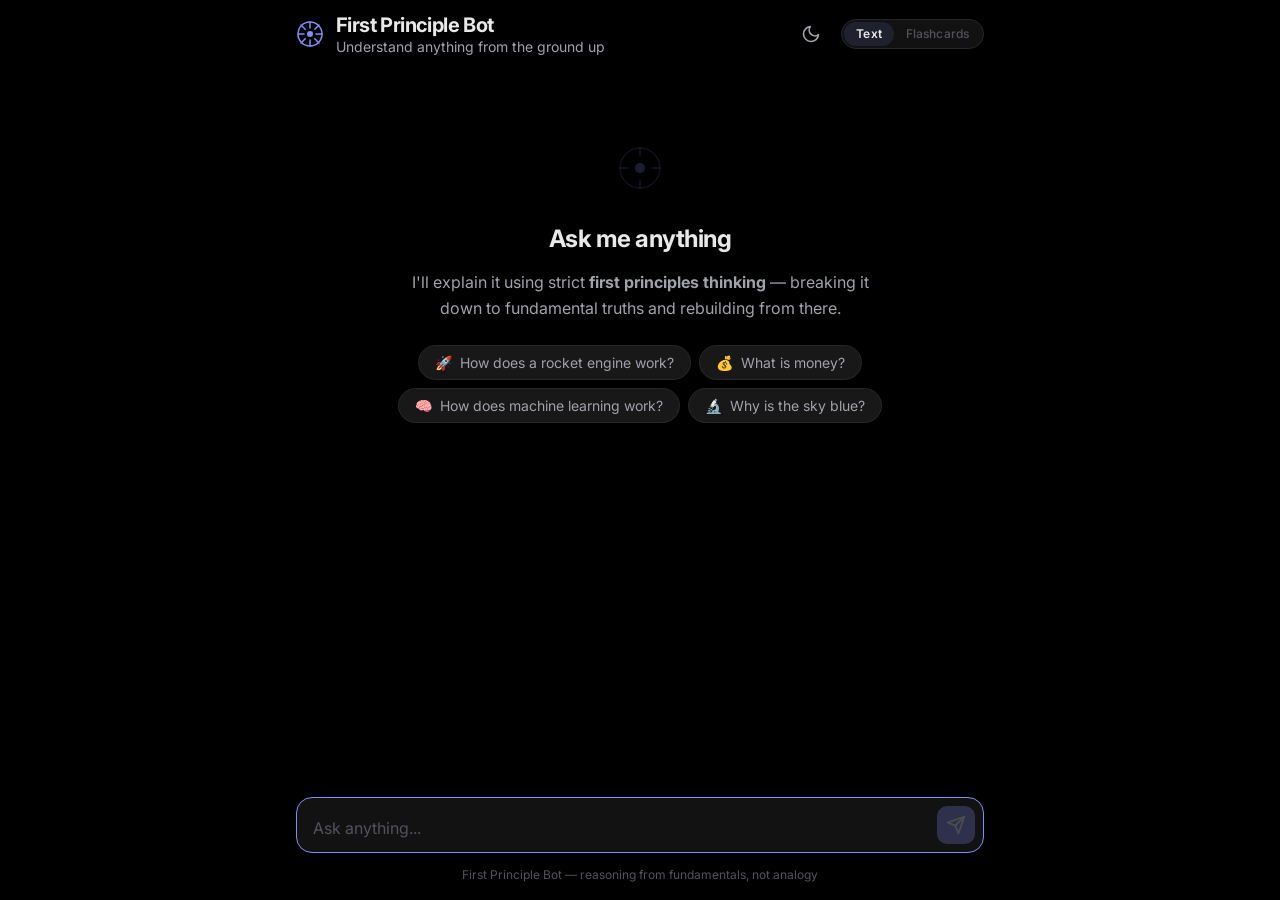
==== static/index.html @ dbd45402 "Initial commit: first-principles reasoning chatbot with text and flashcard modes FastAPI app using O" ====
<!DOCTYPE html>
<html lang="en" data-theme="dark">
<head>
  <meta charset="UTF-8">
  <meta name="viewport" content="width=device-width, initial-scale=1.0">
  <title>First Principle Bot</title>
  <meta name="description" content="Understand anything from the ground up — strict first principles explanations">
  <link rel="stylesheet" href="/static/style.css">
  <link rel="preconnect" href="https://fonts.googleapis.com">
  <link rel="preconnect" href="https://fonts.gstatic.com" crossorigin>
  <link href="https://fonts.googleapis.com/css2?family=Inter:wght@400;500;600;700&family=JetBrains+Mono:wght@400;500&display=swap" rel="stylesheet">
</head>
<body>
  <div id="app">
    <header>
      <div class="header-inner">
        <div class="brand">
          <div class="brand-icon" aria-hidden="true">
            <svg width="28" height="28" viewBox="0 0 28 28" fill="none">
              <circle cx="14" cy="14" r="12" stroke="currentColor" stroke-width="1.5"/>
              <circle cx="14" cy="14" r="3" fill="currentColor"/>
              <path d="M14 2 L14 8" stroke="currentColor" stroke-width="1.5" stroke-linecap="round"/>
              <path d="M14 20 L14 26" stroke="currentColor" stroke-width="1.5" stroke-linecap="round"/>
              <path d="M2 14 L8 14" stroke="currentColor" stroke-width="1.5" stroke-linecap="round"/>
              <path d="M20 14 L26 14" stroke="currentColor" stroke-width="1.5" stroke-linecap="round"/>
              <path d="M5.05 5.05 L9.17 9.17" stroke="currentColor" stroke-width="1.5" stroke-linecap="round"/>
              <path d="M18.83 18.83 L22.95 22.95" stroke="currentColor" stroke-width="1.5" stroke-linecap="round"/>
              <path d="M22.95 5.05 L18.83 9.17" stroke="currentColor" stroke-width="1.5" stroke-linecap="round"/>
              <path d="M9.17 18.83 L5.05 22.95" stroke="currentColor" stroke-width="1.5" stroke-linecap="round"/>
            </svg>
          </div>
          <div class="brand-text">
            <h1>First Principle Bot</h1>
            <p class="tagline">Understand anything from the ground up</p>
          </div>
        </div>
        <div class="header-actions">
          <button id="theme-toggle" class="icon-btn" aria-label="Toggle theme" title="Toggle theme">
            <svg class="sun-icon" width="20" height="20" viewBox="0 0 24 24" fill="none" stroke="currentColor" stroke-width="2" stroke-linecap="round" stroke-linejoin="round">
              <circle cx="12" cy="12" r="5"/><line x1="12" y1="1" x2="12" y2="3"/><line x1="12" y1="21" x2="12" y2="23"/><line x1="4.22" y1="4.22" x2="5.64" y2="5.64"/><line x1="18.36" y1="18.36" x2="19.78" y2="19.78"/><line x1="1" y1="12" x2="3" y2="12"/><line x1="21" y1="12" x2="23" y2="12"/><line x1="4.22" y1="19.78" x2="5.64" y2="18.36"/><line x1="18.36" y1="5.64" x2="19.78" y2="4.22"/>
            </svg>
            <svg class="moon-icon" width="20" height="20" viewBox="0 0 24 24" fill="none" stroke="currentColor" stroke-width="2" stroke-linecap="round" stroke-linejoin="round">
              <path d="M21 12.79A9 9 0 1 1 11.21 3 7 7 0 0 0 21 12.79z"/>
            </svg>
          </button>
          <div class="mode-toggle" role="group" aria-label="Response mode">
            <button class="mode-option active" data-mode="text">Text</button>
            <button class="mode-option" data-mode="flashcard">Flashcards</button>
          </div>
        </div>
      </div>
    </header>

    <main>
      <div id="messages" role="log" aria-live="polite" aria-label="Chat messages">
        <div class="welcome">
          <div class="welcome-icon" aria-hidden="true">
            <svg width="48" height="48" viewBox="0 0 48 48" fill="none">
              <circle cx="24" cy="24" r="20" stroke="currentColor" stroke-width="1.5" opacity="0.3"/>
              <circle cx="24" cy="24" r="5" fill="currentColor" opacity="0.5"/>
              <path d="M24 4 L24 12" stroke="currentColor" stroke-width="1.5" stroke-linecap="round" opacity="0.4"/>
              <path d="M24 36 L24 44" stroke="currentColor" stroke-width="1.5" stroke-linecap="round" opacity="0.4"/>
              <path d="M4 24 L12 24" stroke="currentColor" stroke-width="1.5" stroke-linecap="round" opacity="0.4"/>
              <path d="M36 24 L44 24" stroke="currentColor" stroke-width="1.5" stroke-linecap="round" opacity="0.4"/>
            </svg>
          </div>
          <h2>Ask me anything</h2>
          <p>I'll explain it using strict <strong>first principles thinking</strong> — breaking it down to fundamental truths and rebuilding from there.</p>
          <div class="suggestions">
            <button class="suggestion-chip" data-prompt="How does a rocket engine work?">
              <span class="chip-icon">🚀</span> How does a rocket engine work?
            </button>
            <button class="suggestion-chip" data-prompt="What is money?">
              <span class="chip-icon">💰</span> What is money?
            </button>
            <button class="suggestion-chip" data-prompt="How does machine learning actually work?">
              <span class="chip-icon">🧠</span> How does machine learning work?
            </button>
            <button class="suggestion-chip" data-prompt="Why is the sky blue?">
              <span class="chip-icon">🔬</span> Why is the sky blue?
            </button>
          </div>
        </div>
      </div>

      <div id="typing-indicator" class="typing-indicator hidden">
        <div class="typing-dots">
          <span class="dot"></span>
          <span class="dot"></span>
          <span class="dot"></span>
        </div>
        <span class="typing-label">Thinking from first principles...</span>
      </div>
    </main>

    <footer>
      <form id="input-form" autocomplete="off">
        <div class="input-wrapper">
          <textarea
            id="message-input"
            placeholder="Ask anything..."
            rows="1"
            autofocus
            aria-label="Your question"
          ></textarea>
          <button type="submit" id="send-btn" aria-label="Send message" disabled>
            <svg width="20" height="20" viewBox="0 0 24 24" fill="none" stroke="currentColor" stroke-width="2" stroke-linecap="round" stroke-linejoin="round">
              <line x1="22" y1="2" x2="11" y2="13"/><polygon points="22 2 15 22 11 13 2 9 22 2"/>
            </svg>
          </button>
        </div>
        <p class="footer-note">First Principle Bot &mdash; reasoning from fundamentals, not analogy</p>
      </form>
    </footer>
  </div>

  <div id="error-toast" class="toast hidden" role="alert">
    <div class="toast-content">
      <span class="toast-icon" aria-hidden="true">!</span>
      <span id="toast-message">Something went wrong</span>
    </div>
    <button class="toast-close" aria-label="Dismiss">&times;</button>
  </div>

  <script>
    window.marked = (function() {
      function escape(html) { return html.replace(/&/g,'&amp;').replace(/</g,'&lt;').replace(/>/g,'&gt;') }
      function inline(text) {
        return escape(text)
          .replace(/\*\*(.+?)\*\*/g, '<strong>$1</strong>')
          .replace(/\*(.+?)\*/g, '<em>$1</em>')
          .replace(/`(.+?)`/g, '<code>$1</code>')
          .replace(/\[(.+?)\]\((.+?)\)/g, '<a href="$2" target="_blank" rel="noopener">$1</a>');
      }
      function block(text) {
        var lines = text.split('\n');
        var html = '', inList = false, inCode = false, codeBlock = '';
        for (var i = 0; i < lines.length; i++) {
          var line = lines[i];
          if (line.startsWith('```')) {
            if (inCode) { html += '<pre><code>' + escape(codeBlock) + '</code></pre>\n'; codeBlock = ''; inCode = false; continue; }
            else { inCode = true; continue; }
          }
          if (inCode) { codeBlock += line + '\n'; continue; }
          if (line.startsWith('### ')) {
            if (inList) { html += '</ul>\n'; inList = false; }
            html += '<h3>' + inline(line.slice(4)) + '</h3>\n';
          } else if (line.startsWith('## ')) {
            if (inList) { html += '</ul>\n'; inList = false; }
            html += '<h2>' + inline(line.slice(3)) + '</h2>\n';
          } else if (line.startsWith('- ')) {
            if (!inList) { html += '<ul>\n'; inList = true; }
            html += '<li>' + inline(line.slice(2)) + '</li>\n';
          } else if (line.startsWith('* ')) {
            if (!inList) { html += '<ul>\n'; inList = true; }
            html += '<li>' + inline(line.slice(2)) + '</li>\n';
          } else if (line.startsWith('1. ')) {
            if (!inList) { html += '<ol>\n'; inList = true; }
            html += '<li>' + inline(line.slice(3)) + '</li>\n';
          } else if (line.trim() === '') {
            if (inList) { html += '</ul>\n'; inList = false; }
          } else {
            if (inList) { html += '</ul>\n'; inList = false; }
            var match = line.match(/^>(.+)/);
            if (match) { html += '<blockquote>' + inline(match[1]) + '</blockquote>\n'; }
            else { html += '<p>' + inline(line) + '</p>\n'; }
          }
        }
        if (inList) html += '</ul>\n';
        if (inCode) html += '<pre><code>' + escape(codeBlock) + '</code></pre>\n';
        return html;
      }
      return { parse: block };
    })();
  </script>
  <script src="/static/script.js"></script>
</body>
</html>
---- static/style.css ----
*, *::before, *::after { box-sizing: border-box; margin: 0; padding: 0; }

:root {
  --space-1: 4px;  --space-2: 8px;  --space-3: 12px;
  --space-4: 16px; --space-5: 20px; --space-6: 24px;
  --space-8: 32px; --space-10: 40px; --space-12: 48px;
  --space-16: 64px;

  --font-sans: 'Inter', -apple-system, BlinkMacSystemFont, 'Segoe UI', system-ui, sans-serif;
  --font-mono: 'JetBrains Mono', 'SF Mono', 'Fira Code', monospace;
  --text-xs: 0.75rem;
  --text-sm: 0.875rem;
  --text-base: 1rem;
  --text-lg: 1.25rem;
  --text-xl: 1.5rem;

  --radius-sm: 6px;
  --radius-md: 10px;
  --radius-lg: 16px;
  --radius-full: 9999px;

  --transition-fast: 150ms ease;
  --transition-base: 200ms ease;

  --content-max: 720px;
}

[data-theme="light"] {
  --color-bg: #FAFAFA;
  --color-surface: #FFFFFF;
  --color-surface-hover: #F4F4F5;
  --color-text: #18181B;
  --color-text-secondary: #71717A;
  --color-text-tertiary: #A1A1AA;
  --color-border: #E4E4E7;
  --color-border-focus: #6366F1;
  --color-accent: #6366F1;
  --color-accent-hover: #4F46E5;
  --color-accent-subtle: rgba(99, 102, 241, 0.1);
  --color-user-bg: #6366F1;
  --color-user-text: #FFFFFF;
  --color-bot-bg: #FFFFFF;
  --color-bot-border: #E4E4E7;
  --color-input-bg: #FFFFFF;
  --color-input-border: #D4D4D8;
  --color-shadow: rgba(0, 0, 0, 0.04);
  --color-shadow-lg: rgba(0, 0, 0, 0.1);
  --color-toast-bg: #FEF2F2;
  --color-toast-border: #FECACA;
  --color-toast-text: #991B1B;
  --color-welcome-text: #71717A;
  --color-chip-bg: #F4F4F5;
  --color-chip-hover: #E4E4E7;
  --color-code-bg: #F4F4F5;
}

[data-theme="dark"] {
  --color-bg: #000000;
  --color-surface: #121212;
  --color-surface-hover: #1C1C1C;
  --color-text: #E8E8E8;
  --color-text-secondary: #A1A1AA;
  --color-text-tertiary: #52525B;
  --color-border: #272727;
  --color-border-focus: #818CF8;
  --color-accent: #818CF8;
  --color-accent-hover: #A78BFA;
  --color-accent-subtle: rgba(129, 140, 248, 0.12);
  --color-user-bg: #818CF8;
  --color-user-text: #000000;
  --color-bot-bg: #121212;
  --color-bot-border: #272727;
  --color-input-bg: #121212;
  --color-input-border: #272727;
  --color-shadow: rgba(0, 0, 0, 0.5);
  --color-shadow-lg: rgba(0, 0, 0, 0.6);
  --color-toast-bg: rgba(153, 27, 27, 0.15);
  --color-toast-border: rgba(239, 68, 68, 0.25);
  --color-toast-text: #FCA5A5;
  --color-welcome-text: #A1A1AA;
  --color-chip-bg: #181818;
  --color-chip-hover: #222222;
  --color-code-bg: #181818;
}

html { font-size: 16px; -webkit-font-smoothing: antialiased; }

body {
  font-family: var(--font-sans);
  background: var(--color-bg);
  color: var(--color-text);
  line-height: 1.6;
  height: 100dvh;
  overflow: hidden;
}

body.modal-open #app {
  filter: blur(8px);
  transform: scale(0.99);
  transition: filter var(--transition-base), transform var(--transition-base);
}

body.modal-open {
  overflow: hidden;
}

#app {
  display: flex;
  flex-direction: column;
  height: 100dvh;
  max-width: var(--content-max);
  margin: 0 auto;
  padding: 0 var(--space-4);
}

header {
  flex-shrink: 0;
  padding: var(--space-3) 0;
}

.header-inner {
  display: flex;
  align-items: center;
  justify-content: space-between;
}

.brand { display: flex; align-items: center; gap: var(--space-3); }

.brand-icon {
  color: var(--color-accent);
  display: flex;
  align-items: center;
}

.brand-text h1 {
  font-size: var(--text-lg);
  font-weight: 700;
  line-height: 1.3;
  letter-spacing: -0.03em;
}

.tagline {
  font-size: var(--text-sm);
  color: var(--color-text-secondary);
  line-height: 1.3;
}

.header-actions { display: flex; align-items: center; gap: var(--space-3); }

.icon-btn {
  display: flex;
  align-items: center;
  justify-content: center;
  width: 36px;
  height: 36px;
  border: none;
  border-radius: var(--radius-md);
  background: transparent;
  color: var(--color-text-secondary);
  cursor: pointer;
  transition: all var(--transition-fast);
}

.icon-btn:hover { background: var(--color-surface-hover); color: var(--color-text); }
.icon-btn:focus-visible { outline: 2px solid var(--color-border-focus); outline-offset: 2px; }

[data-theme="dark"] .sun-icon { display: none; }
[data-theme="dark"] .moon-icon { display: block; }
[data-theme="light"] .sun-icon { display: block; }
[data-theme="light"] .moon-icon { display: none; }

.mode-toggle {
  display: flex;
  background: var(--color-surface);
  border: 1px solid var(--color-border);
  border-radius: var(--radius-full);
  padding: 2px;
}

.mode-option {
  font-size: var(--text-xs);
  font-weight: 500;
  color: var(--color-text-tertiary);
  cursor: pointer;
  padding: 4px 12px;
  border-radius: var(--radius-full);
  font-family: var(--font-sans);
  background: none;
  border: none;
  line-height: 1.4;
  transition: all var(--transition-fast);
  letter-spacing: 0.01em;
}

.mode-option.active {
  color: var(--color-text);
  background: var(--color-accent-subtle);
  font-weight: 600;
}

.mode-option:focus-visible {
  outline: 2px solid var(--color-border-focus);
  outline-offset: 2px;
}

main {
  flex: 1;
  overflow-y: auto;
  overflow-x: hidden;
  padding: var(--space-3) 0;
  scroll-behavior: smooth;
  overscroll-behavior: contain;
}

main::-webkit-scrollbar { width: 4px; }
main::-webkit-scrollbar-track { background: transparent; }
main::-webkit-scrollbar-thumb { background: var(--color-border); border-radius: var(--radius-full); }

.welcome {
  text-align: center;
  padding: var(--space-16) var(--space-4) var(--space-8);
}

.welcome-icon {
  color: var(--color-accent);
  margin-bottom: var(--space-5);
  opacity: 0.4;
}

.welcome h2 {
  font-size: var(--text-xl);
  font-weight: 700;
  margin-bottom: var(--space-3);
  letter-spacing: -0.02em;
}

.welcome p {
  font-size: var(--text-base);
  color: var(--color-welcome-text);
  max-width: 480px;
  margin: 0 auto var(--space-6);
  line-height: 1.6;
}

.suggestions {
  display: flex;
  flex-wrap: wrap;
  gap: var(--space-2);
  justify-content: center;
  max-width: 520px;
  margin: 0 auto;
}

.suggestion-chip {
  display: inline-flex;
  align-items: center;
  gap: var(--space-2);
  padding: var(--space-2) var(--space-4);
  border: 1px solid var(--color-border);
  border-radius: var(--radius-full);
  background: var(--color-chip-bg);
  color: var(--color-text-secondary);
  font-size: var(--text-sm);
  font-family: var(--font-sans);
  cursor: pointer;
  transition: all var(--transition-fast);
}

.suggestion-chip:hover {
  background: var(--color-chip-hover);
  color: var(--color-text);
  border-color: var(--color-text-tertiary);
}

.suggestion-chip:focus-visible {
  outline: 2px solid var(--color-border-focus);
  outline-offset: 2px;
}

.chip-icon { font-size: 1em; }

.message {
  display: flex;
  margin-bottom: var(--space-3);
}

.message.user { justify-content: flex-end; }

.message-content {
  max-width: 80%;
  padding: var(--space-3) var(--space-4);
  border-radius: var(--radius-lg);
  line-height: 1.6;
  font-size: var(--text-base);
  word-wrap: break-word;
  overflow-wrap: break-word;
}

.message.user .message-content {
  background: var(--color-user-bg);
  color: var(--color-user-text);
  border-bottom-right-radius: 4px;
}

.message.bot .message-content {
  background: var(--color-bot-bg);
  color: var(--color-text);
  border: 1px solid var(--color-bot-border);
  border-bottom-left-radius: 4px;
}

.message.bot .message-content h2 {
  font-size: var(--text-lg);
  font-weight: 700;
  margin: var(--space-4) 0 var(--space-2);
  letter-spacing: -0.02em;
}

.message.bot .message-content h2:first-child { margin-top: 0; }

.message.bot .message-content h3 {
  font-size: var(--text-base);
  font-weight: 600;
  margin: var(--space-3) 0 var(--space-1);
  color: var(--color-accent);
}

.message.bot .message-content p {
  margin-bottom: var(--space-2);
  color: var(--color-text-secondary);
}

.message.bot .message-content p:last-child { margin-bottom: 0; }

.message.bot .message-content ul,
.message.bot .message-content ol {
  margin: var(--space-2) 0;
  padding-left: var(--space-5);
}

.message.bot .message-content li { margin-bottom: var(--space-1); }

.message.bot .message-content code {
  font-family: var(--font-mono);
  font-size: 0.875em;
  background: var(--color-code-bg);
  padding: 2px 6px;
  border-radius: var(--radius-sm);
}

.message.bot .message-content pre {
  margin: var(--space-3) 0;
  padding: var(--space-4);
  background: var(--color-code-bg);
  border-radius: var(--radius-md);
  overflow-x: auto;
}

.message.bot .message-content pre code {
  background: none;
  padding: 0;
  border-radius: 0;
}

.message.bot .message-content blockquote {
  border-left: 3px solid var(--color-accent);
  padding-left: var(--space-3);
  margin: var(--space-3) 0;
  color: var(--color-text-secondary);
}

.message.bot .message-content a {
  color: var(--color-accent);
  text-decoration: underline;
  text-underline-offset: 2px;
}

.message.bot .message-content a:hover { color: var(--color-accent-hover); }

.message.bot .message-content strong { font-weight: 600; }

.message.bot.flashcard-mode {
  position: relative;
}

.message.bot.flashcard-mode::before {
  content: 'Flashcard';
  position: absolute;
  top: -7px;
  left: var(--space-4);
  font-size: 10px;
  font-weight: 600;
  text-transform: uppercase;
  letter-spacing: 0.08em;
  color: var(--color-accent);
  background: var(--color-bg);
  padding: 0 var(--space-2);
  z-index: 1;
  line-height: 1;
}

.message.bot.flashcard-mode .message-content {
  max-width: min(100%, 360px);
  width: auto;
  padding: 0;
  overflow: hidden;
  border: 1px solid var(--color-border);
  background: var(--color-surface);
}

.flashcard-preview {
  display: grid;
  grid-template-columns: 92px minmax(0, 1fr);
  width: 100%;
  min-height: 112px;
  border: 0;
  background: transparent;
  color: var(--color-text);
  cursor: pointer;
  font-family: var(--font-sans);
  text-align: left;
}

.flashcard-preview:hover {
  background: var(--color-surface-hover);
}

.flashcard-preview:focus-visible {
  outline: 2px solid var(--color-border-focus);
  outline-offset: -2px;
}

.flashcard-preview-art {
  display: block;
  min-width: 92px;
  height: 112px;
  border-right: 1px solid var(--color-border);
  overflow: hidden;
  color: var(--color-text);
  background: var(--color-bg);
}

.flashcard-preview-art .flashcard-art {
  width: 256px;
  height: 112px;
  transform: translateX(-44px);
}

.flashcard-preview-copy {
  display: flex;
  flex-direction: column;
  justify-content: center;
  gap: 3px;
  min-width: 0;
  padding: var(--space-3);
}

.flashcard-preview-label {
  color: var(--color-accent);
  font-size: 10px;
  font-weight: 800;
  letter-spacing: 0.08em;
  line-height: 1.2;
  text-transform: uppercase;
}

.flashcard-preview strong {
  display: block;
  color: var(--color-text);
  font-size: var(--text-base);
  line-height: 1.25;
  overflow-wrap: anywhere;
}

.flashcard-preview small {
  color: var(--color-text-tertiary);
  font-size: var(--text-xs);
  font-weight: 600;
}

.flashcard-modal {
  position: fixed;
  inset: 0;
  z-index: 150;
  display: grid;
  place-items: center;
  padding: var(--space-4);
}

.flashcard-backdrop {
  position: absolute;
  inset: 0;
  background: rgba(0, 0, 0, 0.56);
  backdrop-filter: blur(6px);
}

.flashcard-dialog {
  position: relative;
  width: min(620px, calc(100vw - 32px));
  max-height: min(720px, calc(100dvh - 32px));
  overflow-y: auto;
  border: 1px solid var(--color-border);
  border-radius: var(--radius-lg);
  background: var(--color-surface);
  box-shadow: 0 24px 80px var(--color-shadow-lg);
  animation: modalIn 180ms ease-out;
}

.flashcard-close {
  position: absolute;
  top: var(--space-2);
  right: var(--space-2);
  z-index: 2;
  display: flex;
  align-items: center;
  justify-content: center;
  width: 36px;
  height: 36px;
  border: 1px solid var(--color-border);
  border-radius: var(--radius-sm);
  background: var(--color-surface);
  color: var(--color-text);
  cursor: pointer;
  font-size: var(--text-lg);
  line-height: 1;
}

.flashcard-close:hover {
  background: var(--color-surface-hover);
}

.flashcard-deck {
  display: grid;
  grid-template-rows: auto auto 1fr auto;
  min-height: min(620px, calc(100dvh - 32px));
}

.flashcard-topline {
  display: flex;
  justify-content: space-between;
  gap: var(--space-3);
  padding: var(--space-3) var(--space-4);
  border-bottom: 1px solid var(--color-border);
  color: var(--color-text-tertiary);
  font-size: var(--text-xs);
  font-weight: 700;
  text-transform: uppercase;
  letter-spacing: 0.06em;
}

.flashcard-visual {
  aspect-ratio: 16 / 7;
  min-height: 148px;
  color: var(--color-text);
  background:
    linear-gradient(135deg, rgba(50, 214, 160, 0.12), transparent 36%),
    linear-gradient(315deg, rgba(247, 201, 72, 0.12), transparent 42%),
    var(--color-bg);
  border-bottom: 1px solid var(--color-border);
}

.flashcard-art {
  display: block;
  width: 100%;
  height: 100%;
}

.flashcard-body {
  padding: var(--space-5);
}

.flashcard-body h2 {
  margin: 0 0 var(--space-2);
  color: var(--color-text);
  font-size: var(--text-xl);
  line-height: 1.2;
  letter-spacing: 0;
}

.flashcard-question {
  color: var(--color-text-secondary);
  font-weight: 600;
  margin-bottom: var(--space-4);
}

.flashcard-section {
  margin-top: var(--space-4);
}

.flashcard-section span {
  display: block;
  margin-bottom: var(--space-1);
  color: var(--color-accent);
  font-size: var(--text-xs);
  font-weight: 700;
  text-transform: uppercase;
  letter-spacing: 0.06em;
}

.flashcard-section p,
.flashcard-body .flashcard-section p {
  margin: 0;
  color: var(--color-text-secondary);
}

.flashcard-takeaway {
  margin-top: var(--space-5);
  padding: var(--space-3);
  border-left: 3px solid var(--color-accent);
  background: var(--color-accent-subtle);
  color: var(--color-text);
  font-weight: 600;
}

.flashcard-controls {
  display: grid;
  grid-template-columns: 96px 1fr 96px;
  align-items: center;
  gap: var(--space-3);
  padding: var(--space-4);
  border-top: 1px solid var(--color-border);
}

.flashcard-controls button {
  font-family: var(--font-sans);
  min-height: 38px;
}

.flashcard-prev,
.flashcard-next {
  border: 1px solid var(--color-border);
  border-radius: var(--radius-sm);
  background: var(--color-surface-hover);
  color: var(--color-text);
  cursor: pointer;
  font-size: var(--text-sm);
  font-weight: 700;
}

.flashcard-next {
  background: var(--color-accent);
  border-color: var(--color-accent);
  color: var(--color-user-text);
}

.flashcard-prev:disabled {
  cursor: not-allowed;
  opacity: 0.4;
}

.flashcard-dots {
  display: flex;
  justify-content: center;
  gap: var(--space-2);
}

.flashcard-dot {
  width: 10px;
  height: 10px;
  min-height: 10px;
  border: 0;
  border-radius: var(--radius-full);
  background: var(--color-border);
  cursor: pointer;
}

.flashcard-dot.active {
  background: var(--color-accent);
}

.typing-indicator {
  display: flex;
  align-items: center;
  gap: var(--space-3);
  padding: var(--space-3) var(--space-4);
  margin-bottom: var(--space-3);
}

.typing-indicator.hidden { display: none; }

.typing-dots { display: flex; gap: 4px; }

.dot {
  width: 6px;
  height: 6px;
  border-radius: 50%;
  background: var(--color-text-tertiary);
}

.typing-label {
  font-size: var(--text-sm);
  color: var(--color-text-tertiary);
}

footer {
  flex-shrink: 0;
  padding: var(--space-3) 0 var(--space-4);
}

.input-wrapper {
  display: flex;
  align-items: flex-end;
  gap: var(--space-2);
  background: var(--color-input-bg);
  border: 1px solid var(--color-input-border);
  border-radius: var(--radius-lg);
  padding: var(--space-2) var(--space-2) var(--space-2) var(--space-4);
  transition: border-color var(--transition-fast);
}

.input-wrapper:focus-within {
  border-color: var(--color-border-focus);
}

#message-input {
  flex: 1;
  border: none;
  background: transparent;
  color: var(--color-text);
  font-family: var(--font-sans);
  font-size: var(--text-base);
  line-height: 1.5;
  padding: var(--space-1) 0;
  resize: none;
  max-height: 120px;
  outline: none;
}

#message-input::placeholder { color: var(--color-text-tertiary); }

#send-btn {
  display: flex;
  align-items: center;
  justify-content: center;
  width: 38px;
  height: 38px;
  border: none;
  border-radius: var(--radius-md);
  background: var(--color-accent);
  color: white;
  cursor: pointer;
  transition: all var(--transition-fast);
  flex-shrink: 0;
}

#send-btn:hover:not(:disabled) { background: var(--color-accent-hover); }
#send-btn:focus-visible { outline: 2px solid var(--color-border-focus); outline-offset: 2px; }
#send-btn:disabled { opacity: 0.25; cursor: not-allowed; }

.footer-note {
  text-align: center;
  font-size: var(--text-xs);
  color: var(--color-text-tertiary);
  margin-top: var(--space-3);
}

.toast {
  position: fixed;
  bottom: var(--space-6);
  left: 50%;
  transform: translateX(-50%);
  background: var(--color-toast-bg);
  border: 1px solid var(--color-toast-border);
  color: var(--color-toast-text);
  padding: var(--space-3) var(--space-4);
  border-radius: var(--radius-md);
  display: flex;
  align-items: center;
  gap: var(--space-3);
  z-index: 200;
  max-width: calc(100% - var(--space-8));
}

.toast.hidden { display: none; }

.toast-content { display: flex; align-items: center; gap: var(--space-2); flex: 1; }

.toast-icon {
  display: flex;
  align-items: center;
  justify-content: center;
  width: 22px;
  height: 22px;
  border-radius: 50%;
  background: var(--color-toast-text);
  color: var(--color-toast-bg);
  font-size: var(--text-xs);
  font-weight: 700;
  flex-shrink: 0;
}

.toast-close {
  background: none;
  border: none;
  color: inherit;
  cursor: pointer;
  font-size: var(--text-lg);
  opacity: 0.7;
  padding: var(--space-1);
  min-width: 44px;
  min-height: 44px;
  display: flex;
  align-items: center;
  justify-content: center;
}

.toast-close:hover { opacity: 1; }

@keyframes fadeIn {
  from { opacity: 0; }
  to { opacity: 1; }
}

@keyframes messageIn {
  from { opacity: 0; transform: translateY(6px); }
  to { opacity: 1; transform: translateY(0); }
}

@keyframes modalIn {
  from { opacity: 0; transform: translateY(10px) scale(0.98); }
  to { opacity: 1; transform: translateY(0) scale(1); }
}

@media (prefers-reduced-motion: reduce) {
  *, *::before, *::after {
    animation-duration: 0.01ms !important;
    animation-iteration-count: 1 !important;
    transition-duration: 0.01ms !important;
  }
}

@media (max-width: 768px) {
  #app { padding: 0 var(--space-3); }
  header { padding: var(--space-2) 0; }
  .brand-text h1 { font-size: var(--text-base); }
  .brand-text .tagline { display: none; }
  .welcome { padding: var(--space-12) var(--space-2) var(--space-6); }
  .welcome h2 { font-size: var(--text-lg); }
  .message-content { max-width: 92%; font-size: var(--text-sm); }
  .message.bot.flashcard-mode .message-content { max-width: min(100%, 320px); }
  .flashcard-dialog { width: calc(100vw - 24px); max-height: calc(100dvh - 24px); }
  .flashcard-deck { min-height: calc(100dvh - 24px); }
  .flashcard-controls { grid-template-columns: 82px 1fr 82px; gap: var(--space-2); padding: var(--space-3); }
  .flashcard-body { padding: var(--space-4); }
  .flashcard-body h2 { font-size: var(--text-lg); }
  .suggestions { flex-direction: column; align-items: stretch; }
  .suggestion-chip { justify-content: center; }
}

@media (max-width: 360px) {
  .brand-icon { display: none; }
  .header-actions .icon-btn { width: 36px; height: 36px; min-width: 36px; min-height: 36px; }
}

#messages { min-height: 100%; }
.message:last-of-type { margin-bottom: var(--space-1); }

.message:not(.user):not(.bot) { animation: fadeIn 0.3s ease; }
.message { animation: messageIn 0.25s ease-out; }
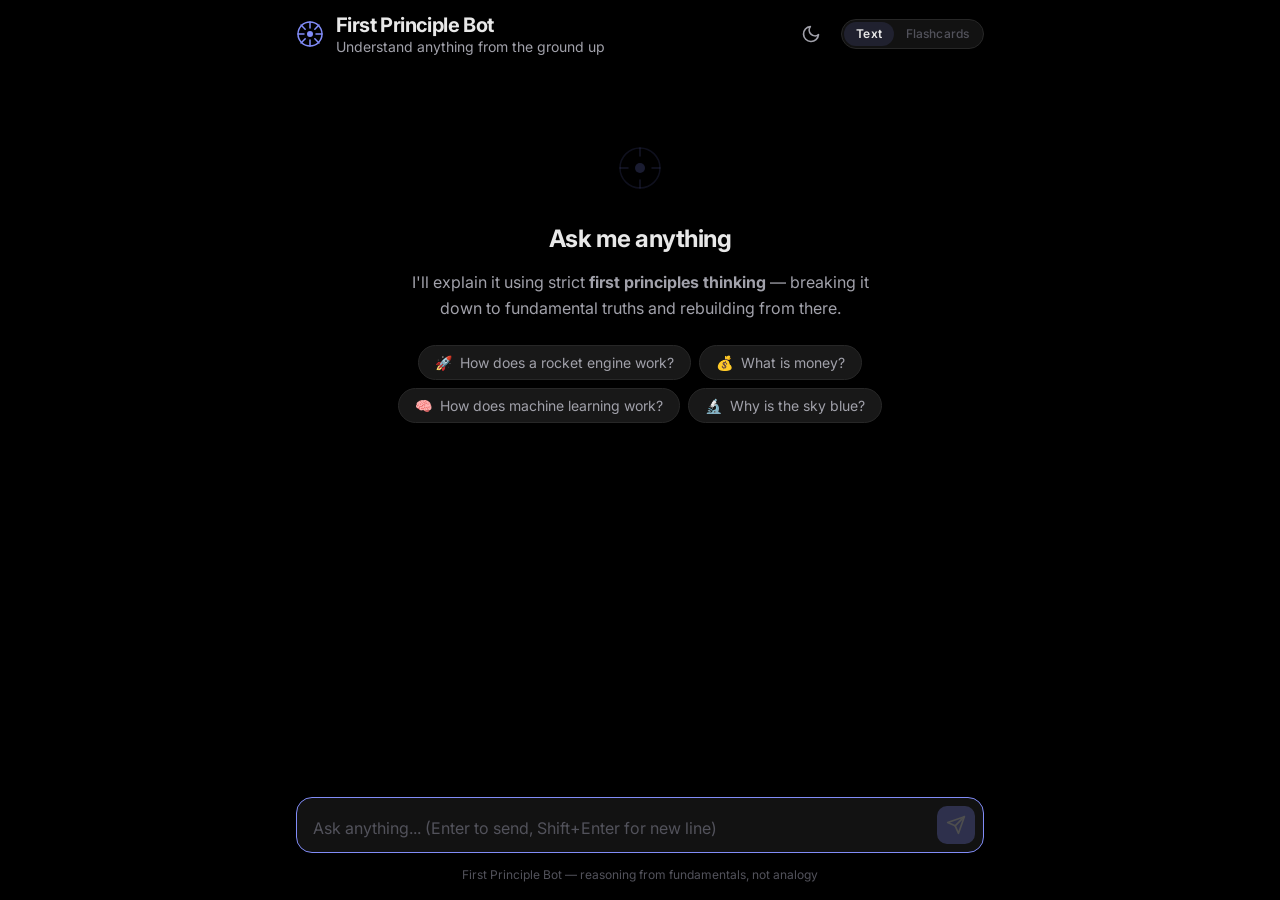
==== commit 681cc393: "ux: copy/regenerate buttons, scroll-to-bottom, swipe flashcards, better typing indicator" ====
--- a/static/index.html
+++ b/static/index.html
@@ -91,6 +91,12 @@
         </div>
         <span class="typing-label">Thinking from first principles...</span>
       </div>
+
+      <button id="scroll-bottom" aria-label="Scroll to bottom" title="Scroll to bottom">
+        <svg width="18" height="18" viewBox="0 0 24 24" fill="none" stroke="currentColor" stroke-width="2.5" stroke-linecap="round" stroke-linejoin="round">
+          <polyline points="6 9 12 15 18 9"/>
+        </svg>
+      </button>
     </main>
 
     <footer>
@@ -98,7 +104,7 @@
         <div class="input-wrapper">
           <textarea
             id="message-input"
-            placeholder="Ask anything..."
+            placeholder="Ask anything... (Enter to send, Shift+Enter for new line)"
             rows="1"
             autofocus
             aria-label="Your question"
--- a/static/style.css
+++ b/static/style.css
@@ -281,10 +281,26 @@
 
 .message {
   display: flex;
+  flex-direction: column;
   margin-bottom: var(--space-3);
-}
-
-.message.user { justify-content: flex-end; }
+  position: relative;
+}
+
+.message.user { align-items: flex-end; }
+.message.bot { align-items: flex-start; }
+
+.message-time {
+  font-size: 10px;
+  color: var(--color-text-tertiary);
+  margin-bottom: 2px;
+  padding: 0 var(--space-1);
+  font-weight: 500;
+  letter-spacing: 0.02em;
+}
+
+.message.user .message-time {
+  text-align: right;
+}
 
 .message-content {
   max-width: 80%;
@@ -294,6 +310,7 @@
   font-size: var(--text-base);
   word-wrap: break-word;
   overflow-wrap: break-word;
+  position: relative;
 }
 
 .message.user .message-content {
@@ -378,6 +395,136 @@
 .message.bot .message-content a:hover { color: var(--color-accent-hover); }
 
 .message.bot .message-content strong { font-weight: 600; }
+
+.message-actions {
+  display: flex;
+  gap: 2px;
+  padding: 4px var(--space-1) 0;
+  opacity: 0;
+  transition: opacity var(--transition-fast);
+}
+
+.message.bot:hover .message-actions {
+  opacity: 1;
+}
+
+.msg-action {
+  display: flex;
+  align-items: center;
+  justify-content: center;
+  width: 28px;
+  height: 28px;
+  border: none;
+  border-radius: var(--radius-sm);
+  background: transparent;
+  color: var(--color-text-tertiary);
+  cursor: pointer;
+  transition: all var(--transition-fast);
+}
+
+.msg-action:hover {
+  background: var(--color-surface-hover);
+  color: var(--color-text);
+}
+
+.msg-action:focus-visible {
+  outline: 2px solid var(--color-border-focus);
+  outline-offset: 1px;
+}
+
+.msg-action.copied {
+  color: #22c55e;
+}
+
+.regenerate-bar {
+  display: flex;
+  justify-content: flex-start;
+  padding: 2px 0 var(--space-2) var(--space-4);
+}
+
+.regenerate-btn {
+  display: inline-flex;
+  align-items: center;
+  gap: 6px;
+  padding: 5px 14px;
+  border: 1px solid var(--color-border);
+  border-radius: var(--radius-full);
+  background: var(--color-surface);
+  color: var(--color-text-secondary);
+  font-size: var(--text-xs);
+  font-weight: 600;
+  font-family: var(--font-sans);
+  cursor: pointer;
+  transition: all var(--transition-fast);
+}
+
+.regenerate-btn:hover {
+  background: var(--color-surface-hover);
+  color: var(--color-text);
+  border-color: var(--color-text-tertiary);
+}
+
+.regenerate-btn:focus-visible {
+  outline: 2px solid var(--color-border-focus);
+  outline-offset: 2px;
+}
+
+#scroll-bottom {
+  position: fixed;
+  bottom: 100px;
+  right: max(calc((100% - 720px)/2 + 8px), 8px);
+  z-index: 50;
+  display: flex;
+  align-items: center;
+  justify-content: center;
+  width: 40px;
+  height: 40px;
+  border: 1px solid var(--color-border);
+  border-radius: 50%;
+  background: var(--color-surface);
+  color: var(--color-text-secondary);
+  cursor: pointer;
+  box-shadow: 0 4px 16px var(--color-shadow-lg);
+  opacity: 0;
+  transform: translateY(10px);
+  pointer-events: none;
+  transition: all var(--transition-base);
+}
+
+#scroll-bottom.visible {
+  opacity: 1;
+  transform: translateY(0);
+  pointer-events: auto;
+}
+
+#scroll-bottom:hover {
+  background: var(--color-surface-hover);
+  color: var(--color-text);
+}
+
+#scroll-bottom:focus-visible {
+  outline: 2px solid var(--color-border-focus);
+  outline-offset: 2px;
+}
+
+.toast-action {
+  flex-shrink: 0;
+  padding: 4px 12px;
+  border: 1px solid var(--color-toast-border);
+  border-radius: var(--radius-sm);
+  background: transparent;
+  color: var(--color-toast-text);
+  font-size: var(--text-xs);
+  font-weight: 600;
+  font-family: var(--font-sans);
+  cursor: pointer;
+  transition: all var(--transition-fast);
+  min-height: 32px;
+}
+
+.toast-action:hover {
+  background: rgba(255, 255, 255, 0.1);
+}
 
 .message.bot.flashcard-mode {
   position: relative;
@@ -678,18 +825,28 @@
 
 .typing-indicator.hidden { display: none; }
 
-.typing-dots { display: flex; gap: 4px; }
+.typing-dots { display: flex; gap: 5px; }
 
 .dot {
-  width: 6px;
-  height: 6px;
+  width: 7px;
+  height: 7px;
   border-radius: 50%;
-  background: var(--color-text-tertiary);
+  background: var(--color-accent);
+  animation: dotBounce 1.2s ease-in-out infinite;
+}
+
+.dot:nth-child(2) { animation-delay: 0.2s; }
+.dot:nth-child(3) { animation-delay: 0.4s; }
+
+@keyframes dotBounce {
+  0%, 60%, 100% { transform: translateY(0); opacity: 0.3; }
+  30% { transform: translateY(-6px); opacity: 1; }
 }
 
 .typing-label {
   font-size: var(--text-sm);
   color: var(--color-text-tertiary);
+  font-weight: 500;
 }
 
 footer {
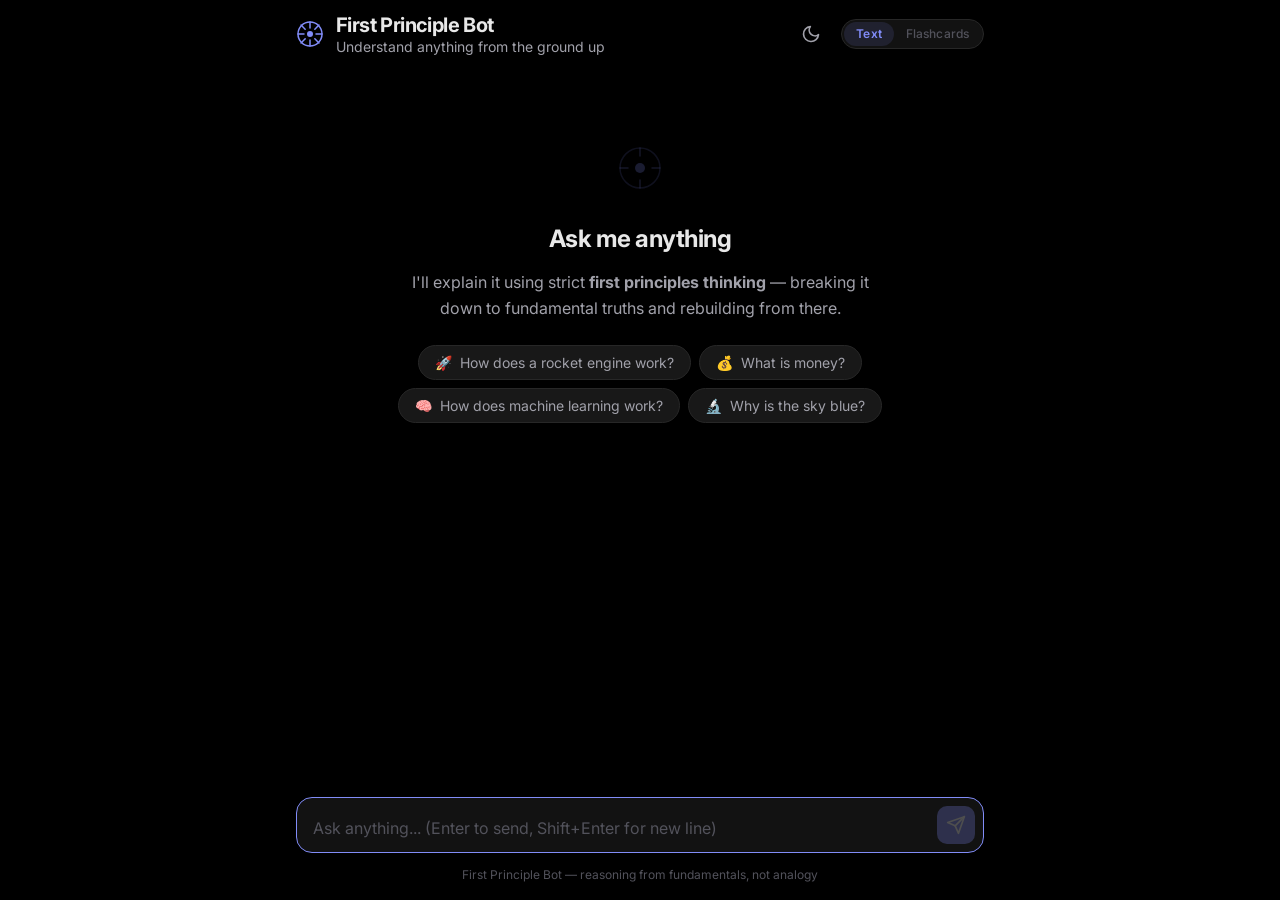
==== commit ca956c7e: "fix: flashcard generation with model fallbacks and clearer UI mode indicator - Backend retries flash" ====
--- a/static/index.html
+++ b/static/index.html
@@ -35,6 +35,7 @@
           </div>
         </div>
         <div class="header-actions">
+          <div id="mode-badge" class="mode-badge hidden" aria-live="polite">Flashcard mode</div>
           <button id="theme-toggle" class="icon-btn" aria-label="Toggle theme" title="Toggle theme">
             <svg class="sun-icon" width="20" height="20" viewBox="0 0 24 24" fill="none" stroke="currentColor" stroke-width="2" stroke-linecap="round" stroke-linejoin="round">
               <circle cx="12" cy="12" r="5"/><line x1="12" y1="1" x2="12" y2="3"/><line x1="12" y1="21" x2="12" y2="23"/><line x1="4.22" y1="4.22" x2="5.64" y2="5.64"/><line x1="18.36" y1="18.36" x2="19.78" y2="19.78"/><line x1="1" y1="12" x2="3" y2="12"/><line x1="21" y1="12" x2="23" y2="12"/><line x1="4.22" y1="19.78" x2="5.64" y2="18.36"/><line x1="18.36" y1="5.64" x2="19.78" y2="4.22"/>
--- a/static/style.css
+++ b/static/style.css
@@ -147,6 +147,22 @@
 
 .header-actions { display: flex; align-items: center; gap: var(--space-3); }
 
+.mode-badge {
+  font-size: 10px;
+  font-weight: 700;
+  text-transform: uppercase;
+  letter-spacing: 0.08em;
+  padding: 3px 10px;
+  border-radius: var(--radius-full);
+  background: rgba(245, 158, 11, 0.12);
+  color: #f59e0b;
+  border: 1px solid rgba(245, 158, 11, 0.2);
+  line-height: 1.3;
+  white-space: nowrap;
+}
+
+.mode-badge.hidden { display: none; }
+
 .icon-btn {
   display: flex;
   align-items: center;
@@ -196,6 +212,17 @@
   color: var(--color-text);
   background: var(--color-accent-subtle);
   font-weight: 600;
+}
+
+.mode-option.active[data-mode="flashcard"] {
+  color: #f59e0b;
+  background: rgba(245, 158, 11, 0.12);
+  box-shadow: inset 0 0 0 1px rgba(245, 158, 11, 0.2);
+}
+
+.mode-option.active[data-mode="text"] {
+  color: var(--color-accent);
+  background: var(--color-accent-subtle);
 }
 
 .mode-option:focus-visible {
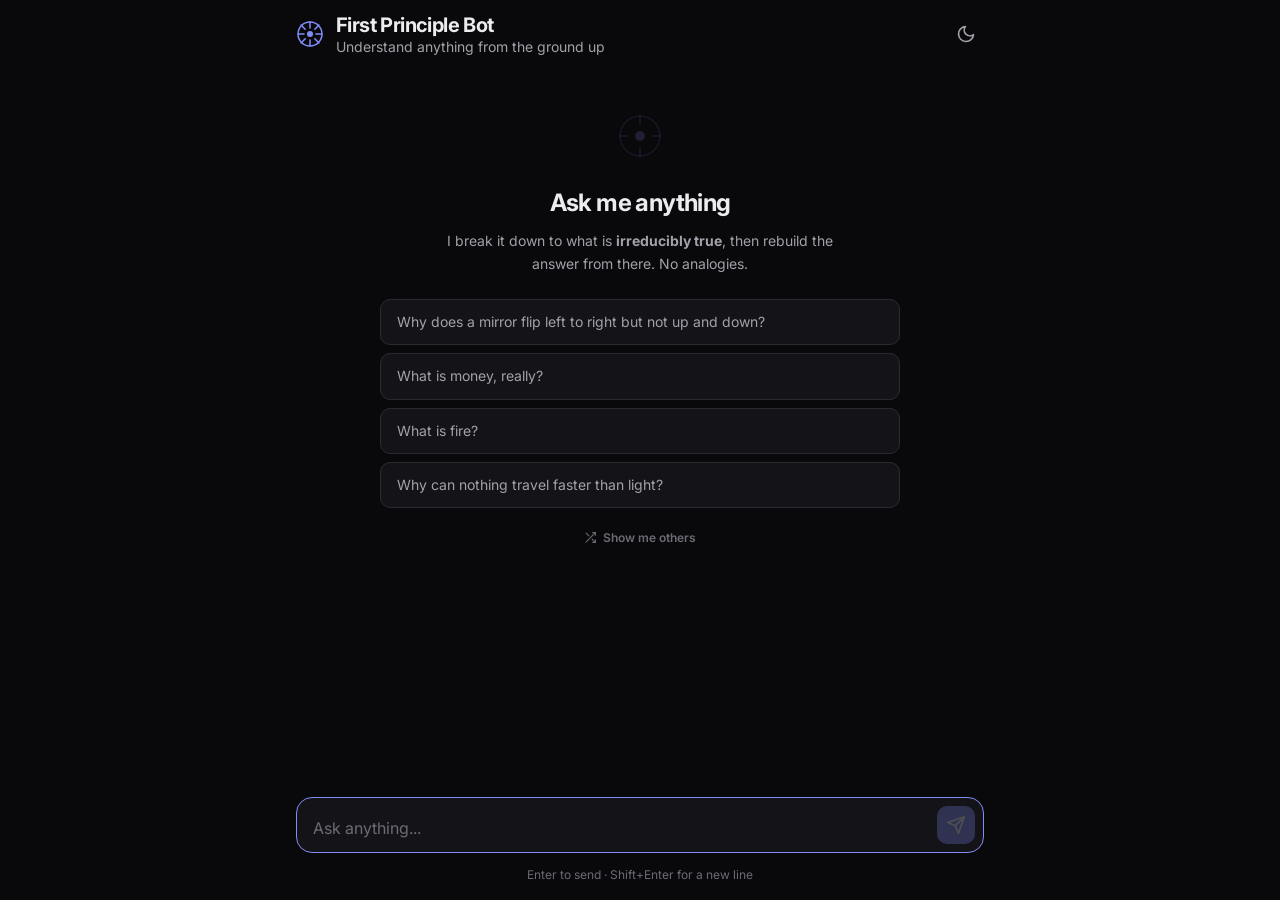
==== commit 9bdb4293: "feat: cards-only decks, chain-derived UI, and a pinned model The app generated a seven-phase text wa" ====
--- a/static/index.html
+++ b/static/index.html
@@ -8,7 +8,7 @@
   <link rel="stylesheet" href="/static/style.css">
   <link rel="preconnect" href="https://fonts.googleapis.com">
   <link rel="preconnect" href="https://fonts.gstatic.com" crossorigin>
-  <link href="https://fonts.googleapis.com/css2?family=Inter:wght@400;500;600;700&family=JetBrains+Mono:wght@400;500&display=swap" rel="stylesheet">
+  <link href="https://fonts.googleapis.com/css2?family=Inter:wght@400;500;600;700;800&family=JetBrains+Mono:wght@400;500&display=swap" rel="stylesheet">
 </head>
 <body>
   <div id="app">
@@ -35,7 +35,6 @@
           </div>
         </div>
         <div class="header-actions">
-          <div id="mode-badge" class="mode-badge hidden" aria-live="polite">Flashcard mode</div>
           <button id="theme-toggle" class="icon-btn" aria-label="Toggle theme" title="Toggle theme">
             <svg class="sun-icon" width="20" height="20" viewBox="0 0 24 24" fill="none" stroke="currentColor" stroke-width="2" stroke-linecap="round" stroke-linejoin="round">
               <circle cx="12" cy="12" r="5"/><line x1="12" y1="1" x2="12" y2="3"/><line x1="12" y1="21" x2="12" y2="23"/><line x1="4.22" y1="4.22" x2="5.64" y2="5.64"/><line x1="18.36" y1="18.36" x2="19.78" y2="19.78"/><line x1="1" y1="12" x2="3" y2="12"/><line x1="21" y1="12" x2="23" y2="12"/><line x1="4.22" y1="19.78" x2="5.64" y2="18.36"/><line x1="18.36" y1="5.64" x2="19.78" y2="4.22"/>
@@ -44,16 +43,12 @@
               <path d="M21 12.79A9 9 0 1 1 11.21 3 7 7 0 0 0 21 12.79z"/>
             </svg>
           </button>
-          <div class="mode-toggle" role="group" aria-label="Response mode">
-            <button class="mode-option active" data-mode="text">Text</button>
-            <button class="mode-option" data-mode="flashcard">Flashcards</button>
-          </div>
         </div>
       </div>
     </header>
 
     <main>
-      <div id="messages" role="log" aria-live="polite" aria-label="Chat messages">
+      <div id="messages" role="log" aria-live="polite" aria-label="Conversation">
         <div class="welcome">
           <div class="welcome-icon" aria-hidden="true">
             <svg width="48" height="48" viewBox="0 0 48 48" fill="none">
@@ -66,21 +61,15 @@
             </svg>
           </div>
           <h2>Ask me anything</h2>
-          <p>I'll explain it using strict <strong>first principles thinking</strong> — breaking it down to fundamental truths and rebuilding from there.</p>
-          <div class="suggestions">
-            <button class="suggestion-chip" data-prompt="How does a rocket engine work?">
-              <span class="chip-icon">🚀</span> How does a rocket engine work?
-            </button>
-            <button class="suggestion-chip" data-prompt="What is money?">
-              <span class="chip-icon">💰</span> What is money?
-            </button>
-            <button class="suggestion-chip" data-prompt="How does machine learning actually work?">
-              <span class="chip-icon">🧠</span> How does machine learning work?
-            </button>
-            <button class="suggestion-chip" data-prompt="Why is the sky blue?">
-              <span class="chip-icon">🔬</span> Why is the sky blue?
-            </button>
-          </div>
+          <p>I break it down to what is <strong>irreducibly true</strong>, then rebuild the answer from there. No analogies.</p>
+          <div class="suggestions" id="suggestions"></div>
+          <button type="button" id="shuffle-suggestions" class="shuffle-btn">
+            <svg width="13" height="13" viewBox="0 0 24 24" fill="none" stroke="currentColor" stroke-width="2" stroke-linecap="round" stroke-linejoin="round" aria-hidden="true">
+              <polyline points="16 3 21 3 21 8"/><line x1="4" y1="20" x2="21" y2="3"/>
+              <polyline points="21 16 21 21 16 21"/><line x1="15" y1="15" x2="21" y2="21"/><line x1="4" y1="4" x2="9" y2="9"/>
+            </svg>
+            Show me others
+          </button>
         </div>
       </div>
 
@@ -90,7 +79,7 @@
           <span class="dot"></span>
           <span class="dot"></span>
         </div>
-        <span class="typing-label">Thinking from first principles...</span>
+        <span class="typing-label">Decomposing to first principles...</span>
       </div>
 
       <button id="scroll-bottom" aria-label="Scroll to bottom" title="Scroll to bottom">
@@ -105,18 +94,18 @@
         <div class="input-wrapper">
           <textarea
             id="message-input"
-            placeholder="Ask anything... (Enter to send, Shift+Enter for new line)"
+            placeholder="Ask anything..."
             rows="1"
             autofocus
             aria-label="Your question"
           ></textarea>
-          <button type="submit" id="send-btn" aria-label="Send message" disabled>
+          <button type="submit" id="send-btn" aria-label="Send question" disabled>
             <svg width="20" height="20" viewBox="0 0 24 24" fill="none" stroke="currentColor" stroke-width="2" stroke-linecap="round" stroke-linejoin="round">
               <line x1="22" y1="2" x2="11" y2="13"/><polygon points="22 2 15 22 11 13 2 9 22 2"/>
             </svg>
           </button>
         </div>
-        <p class="footer-note">First Principle Bot &mdash; reasoning from fundamentals, not analogy</p>
+        <p class="footer-note">Enter to send &middot; Shift+Enter for a new line</p>
       </form>
     </footer>
   </div>
@@ -129,57 +118,6 @@
     <button class="toast-close" aria-label="Dismiss">&times;</button>
   </div>
 
-  <script>
-    window.marked = (function() {
-      function escape(html) { return html.replace(/&/g,'&amp;').replace(/</g,'&lt;').replace(/>/g,'&gt;') }
-      function inline(text) {
-        return escape(text)
-          .replace(/\*\*(.+?)\*\*/g, '<strong>$1</strong>')
-          .replace(/\*(.+?)\*/g, '<em>$1</em>')
-          .replace(/`(.+?)`/g, '<code>$1</code>')
-          .replace(/\[(.+?)\]\((.+?)\)/g, '<a href="$2" target="_blank" rel="noopener">$1</a>');
-      }
-      function block(text) {
-        var lines = text.split('\n');
-        var html = '', inList = false, inCode = false, codeBlock = '';
-        for (var i = 0; i < lines.length; i++) {
-          var line = lines[i];
-          if (line.startsWith('```')) {
-            if (inCode) { html += '<pre><code>' + escape(codeBlock) + '</code></pre>\n'; codeBlock = ''; inCode = false; continue; }
-            else { inCode = true; continue; }
-          }
-          if (inCode) { codeBlock += line + '\n'; continue; }
-          if (line.startsWith('### ')) {
-            if (inList) { html += '</ul>\n'; inList = false; }
-            html += '<h3>' + inline(line.slice(4)) + '</h3>\n';
-          } else if (line.startsWith('## ')) {
-            if (inList) { html += '</ul>\n'; inList = false; }
-            html += '<h2>' + inline(line.slice(3)) + '</h2>\n';
-          } else if (line.startsWith('- ')) {
-            if (!inList) { html += '<ul>\n'; inList = true; }
-            html += '<li>' + inline(line.slice(2)) + '</li>\n';
-          } else if (line.startsWith('* ')) {
-            if (!inList) { html += '<ul>\n'; inList = true; }
-            html += '<li>' + inline(line.slice(2)) + '</li>\n';
-          } else if (line.startsWith('1. ')) {
-            if (!inList) { html += '<ol>\n'; inList = true; }
-            html += '<li>' + inline(line.slice(3)) + '</li>\n';
-          } else if (line.trim() === '') {
-            if (inList) { html += '</ul>\n'; inList = false; }
-          } else {
-            if (inList) { html += '</ul>\n'; inList = false; }
-            var match = line.match(/^>(.+)/);
-            if (match) { html += '<blockquote>' + inline(match[1]) + '</blockquote>\n'; }
-            else { html += '<p>' + inline(line) + '</p>\n'; }
-          }
-        }
-        if (inList) html += '</ul>\n';
-        if (inCode) html += '<pre><code>' + escape(codeBlock) + '</code></pre>\n';
-        return html;
-      }
-      return { parse: block };
-    })();
-  </script>
   <script src="/static/script.js"></script>
 </body>
 </html>
--- a/static/style.css
+++ b/static/style.css
@@ -37,10 +37,6 @@
   --color-accent: #6366F1;
   --color-accent-hover: #4F46E5;
   --color-accent-subtle: rgba(99, 102, 241, 0.1);
-  --color-user-bg: #6366F1;
-  --color-user-text: #FFFFFF;
-  --color-bot-bg: #FFFFFF;
-  --color-bot-border: #E4E4E7;
   --color-input-bg: #FFFFFF;
   --color-input-border: #D4D4D8;
   --color-shadow: rgba(0, 0, 0, 0.04);
@@ -49,38 +45,44 @@
   --color-toast-border: #FECACA;
   --color-toast-text: #991B1B;
   --color-welcome-text: #71717A;
-  --color-chip-bg: #F4F4F5;
-  --color-chip-hover: #E4E4E7;
-  --color-code-bg: #F4F4F5;
+
+  /* Epistemic tags. Each is paired with a glyph in the markup — never colour
+     alone. All verified >= 4.5:1 against --color-surface. */
+  --tag-atomic: #6D28D9;      --tag-atomic-bg: rgba(109, 40, 217, 0.10);
+  --tag-verified: #15803D;    --tag-verified-bg: rgba(21, 128, 61, 0.10);
+  --tag-convention: #B45309;  --tag-convention-bg: rgba(180, 83, 9, 0.10);
+  --tag-assumption: #C2410C;  --tag-assumption-bg: rgba(194, 65, 12, 0.10);
+  --tag-unknown: #52525B;     --tag-unknown-bg: rgba(82, 82, 91, 0.10);
 }
 
 [data-theme="dark"] {
-  --color-bg: #000000;
-  --color-surface: #121212;
-  --color-surface-hover: #1C1C1C;
-  --color-text: #E8E8E8;
+  /* Not pure black: a near-black with a hint of blue reads as intentional and
+     lets surfaces sit above the page instead of dissolving into it. */
+  --color-bg: #09090B;
+  --color-surface: #141418;
+  --color-surface-hover: #1E1E24;
+  --color-text: #ECECEE;
   --color-text-secondary: #A1A1AA;
-  --color-text-tertiary: #52525B;
-  --color-border: #272727;
+  --color-text-tertiary: #6B6B76;
+  --color-border: #2A2A33;
   --color-border-focus: #818CF8;
   --color-accent: #818CF8;
   --color-accent-hover: #A78BFA;
   --color-accent-subtle: rgba(129, 140, 248, 0.12);
-  --color-user-bg: #818CF8;
-  --color-user-text: #000000;
-  --color-bot-bg: #121212;
-  --color-bot-border: #272727;
-  --color-input-bg: #121212;
-  --color-input-border: #272727;
+  --color-input-bg: #141418;
+  --color-input-border: #2A2A33;
   --color-shadow: rgba(0, 0, 0, 0.5);
   --color-shadow-lg: rgba(0, 0, 0, 0.6);
   --color-toast-bg: rgba(153, 27, 27, 0.15);
   --color-toast-border: rgba(239, 68, 68, 0.25);
   --color-toast-text: #FCA5A5;
   --color-welcome-text: #A1A1AA;
-  --color-chip-bg: #181818;
-  --color-chip-hover: #222222;
-  --color-code-bg: #181818;
+
+  --tag-atomic: #A78BFA;      --tag-atomic-bg: rgba(167, 139, 250, 0.14);
+  --tag-verified: #4ADE80;    --tag-verified-bg: rgba(74, 222, 128, 0.13);
+  --tag-convention: #FBBF24;  --tag-convention-bg: rgba(251, 191, 36, 0.13);
+  --tag-assumption: #FB923C;  --tag-assumption-bg: rgba(251, 146, 60, 0.13);
+  --tag-unknown: #A1A1AA;     --tag-unknown-bg: rgba(161, 161, 170, 0.13);
 }
 
 html { font-size: 16px; -webkit-font-smoothing: antialiased; }
@@ -100,9 +102,7 @@
   transition: filter var(--transition-base), transform var(--transition-base);
 }
 
-body.modal-open {
-  overflow: hidden;
-}
+body.modal-open { overflow: hidden; }
 
 #app {
   display: flex;
@@ -122,9 +122,11 @@
   display: flex;
   align-items: center;
   justify-content: space-between;
-}
-
-.brand { display: flex; align-items: center; gap: var(--space-3); }
+  gap: var(--space-2);
+}
+
+.brand { display: flex; align-items: center; gap: var(--space-3); min-width: 0; }
+.brand-text { min-width: 0; }
 
 .brand-icon {
   color: var(--color-accent);
@@ -137,6 +139,9 @@
   font-weight: 700;
   line-height: 1.3;
   letter-spacing: -0.03em;
+  overflow: hidden;
+  text-overflow: ellipsis;
+  white-space: nowrap;
 }
 
 .tagline {
@@ -145,23 +150,7 @@
   line-height: 1.3;
 }
 
-.header-actions { display: flex; align-items: center; gap: var(--space-3); }
-
-.mode-badge {
-  font-size: 10px;
-  font-weight: 700;
-  text-transform: uppercase;
-  letter-spacing: 0.08em;
-  padding: 3px 10px;
-  border-radius: var(--radius-full);
-  background: rgba(245, 158, 11, 0.12);
-  color: #f59e0b;
-  border: 1px solid rgba(245, 158, 11, 0.2);
-  line-height: 1.3;
-  white-space: nowrap;
-}
-
-.mode-badge.hidden { display: none; }
+.header-actions { display: flex; align-items: center; gap: var(--space-3); flex-shrink: 0; }
 
 .icon-btn {
   display: flex;
@@ -185,51 +174,6 @@
 [data-theme="light"] .sun-icon { display: block; }
 [data-theme="light"] .moon-icon { display: none; }
 
-.mode-toggle {
-  display: flex;
-  background: var(--color-surface);
-  border: 1px solid var(--color-border);
-  border-radius: var(--radius-full);
-  padding: 2px;
-}
-
-.mode-option {
-  font-size: var(--text-xs);
-  font-weight: 500;
-  color: var(--color-text-tertiary);
-  cursor: pointer;
-  padding: 4px 12px;
-  border-radius: var(--radius-full);
-  font-family: var(--font-sans);
-  background: none;
-  border: none;
-  line-height: 1.4;
-  transition: all var(--transition-fast);
-  letter-spacing: 0.01em;
-}
-
-.mode-option.active {
-  color: var(--color-text);
-  background: var(--color-accent-subtle);
-  font-weight: 600;
-}
-
-.mode-option.active[data-mode="flashcard"] {
-  color: #f59e0b;
-  background: rgba(245, 158, 11, 0.12);
-  box-shadow: inset 0 0 0 1px rgba(245, 158, 11, 0.2);
-}
-
-.mode-option.active[data-mode="text"] {
-  color: var(--color-accent);
-  background: var(--color-accent-subtle);
-}
-
-.mode-option:focus-visible {
-  outline: 2px solid var(--color-border-focus);
-  outline-offset: 2px;
-}
-
 main {
   flex: 1;
   overflow-y: auto;
@@ -243,60 +187,81 @@
 main::-webkit-scrollbar-track { background: transparent; }
 main::-webkit-scrollbar-thumb { background: var(--color-border); border-radius: var(--radius-full); }
 
+/* Centred in the viewport rather than pinned to the top with a fixed 64px
+   pad, which left the content floating in a large empty field. */
 .welcome {
+  display: flex;
+  flex-direction: column;
+  align-items: center;
+  justify-content: center;
+  min-height: 100%;
   text-align: center;
-  padding: var(--space-16) var(--space-4) var(--space-8);
+  padding: var(--space-8) var(--space-2);
 }
 
 .welcome-icon {
   color: var(--color-accent);
-  margin-bottom: var(--space-5);
-  opacity: 0.4;
+  margin-bottom: var(--space-4);
+  opacity: 0.35;
 }
 
 .welcome h2 {
   font-size: var(--text-xl);
   font-weight: 700;
-  margin-bottom: var(--space-3);
-  letter-spacing: -0.02em;
+  margin-bottom: var(--space-2);
+  letter-spacing: -0.025em;
 }
 
 .welcome p {
-  font-size: var(--text-base);
+  font-size: var(--text-sm);
   color: var(--color-welcome-text);
-  max-width: 480px;
+  max-width: 44ch;
   margin: 0 auto var(--space-6);
   line-height: 1.6;
 }
 
 .suggestions {
-  display: flex;
-  flex-wrap: wrap;
+  display: grid;
   gap: var(--space-2);
-  justify-content: center;
+  width: 100%;
   max-width: 520px;
   margin: 0 auto;
 }
 
+.suggestions.reshuffled .suggestion-chip { animation: chipIn 220ms ease-out backwards; }
+.suggestions.reshuffled .suggestion-chip:nth-child(2) { animation-delay: 40ms; }
+.suggestions.reshuffled .suggestion-chip:nth-child(3) { animation-delay: 80ms; }
+.suggestions.reshuffled .suggestion-chip:nth-child(4) { animation-delay: 120ms; }
+
+@keyframes chipIn {
+  from { opacity: 0; transform: translateY(4px); }
+  to { opacity: 1; transform: none; }
+}
+
+/* Uniform rows, left aligned. Centred pills of ragged width read as a zigzag. */
 .suggestion-chip {
-  display: inline-flex;
-  align-items: center;
-  gap: var(--space-2);
-  padding: var(--space-2) var(--space-4);
+  display: flex;
+  align-items: center;
+  justify-content: space-between;
+  gap: var(--space-4);
+  width: 100%;
+  padding: var(--space-3) var(--space-4);
   border: 1px solid var(--color-border);
-  border-radius: var(--radius-full);
-  background: var(--color-chip-bg);
+  border-radius: var(--radius-md);
+  background: var(--color-surface);
   color: var(--color-text-secondary);
+  font-family: var(--font-sans);
   font-size: var(--text-sm);
-  font-family: var(--font-sans);
+  line-height: 1.45;
+  text-align: left;
   cursor: pointer;
   transition: all var(--transition-fast);
 }
 
 .suggestion-chip:hover {
-  background: var(--color-chip-hover);
-  color: var(--color-text);
-  border-color: var(--color-text-tertiary);
+  background: var(--color-surface-hover);
+  border-color: var(--color-accent);
+  color: var(--color-text);
 }
 
 .suggestion-chip:focus-visible {
@@ -304,163 +269,271 @@
   outline-offset: 2px;
 }
 
-.chip-icon { font-size: 1em; }
-
-.message {
-  display: flex;
-  flex-direction: column;
-  margin-bottom: var(--space-3);
-  position: relative;
-}
-
-.message.user { align-items: flex-end; }
-.message.bot { align-items: flex-start; }
-
-.message-time {
-  font-size: 10px;
+.chip-text { min-width: 0; }
+
+.chip-arrow {
+  flex-shrink: 0;
+  color: var(--color-accent);
+  font-weight: 700;
+  opacity: 0;
+  transform: translateX(-4px);
+  transition: all var(--transition-fast);
+}
+
+.suggestion-chip:hover .chip-arrow,
+.suggestion-chip:focus-visible .chip-arrow { opacity: 1; transform: none; }
+
+.shuffle-btn {
+  display: inline-flex;
+  align-items: center;
+  gap: 6px;
+  margin-top: var(--space-4);
+  padding: 6px 12px;
+  border: none;
+  border-radius: var(--radius-full);
+  background: transparent;
   color: var(--color-text-tertiary);
-  margin-bottom: 2px;
-  padding: 0 var(--space-1);
-  font-weight: 500;
-  letter-spacing: 0.02em;
-}
-
-.message.user .message-time {
-  text-align: right;
-}
-
-.message-content {
-  max-width: 80%;
-  padding: var(--space-3) var(--space-4);
-  border-radius: var(--radius-lg);
-  line-height: 1.6;
-  font-size: var(--text-base);
-  word-wrap: break-word;
-  overflow-wrap: break-word;
-  position: relative;
-}
-
-.message.user .message-content {
-  background: var(--color-user-bg);
-  color: var(--color-user-text);
-  border-bottom-right-radius: 4px;
-}
-
-.message.bot .message-content {
-  background: var(--color-bot-bg);
-  color: var(--color-text);
-  border: 1px solid var(--color-bot-border);
-  border-bottom-left-radius: 4px;
-}
-
-.message.bot .message-content h2 {
+  font-family: var(--font-sans);
+  font-size: var(--text-xs);
+  font-weight: 600;
+  cursor: pointer;
+  transition: color var(--transition-fast);
+}
+
+.shuffle-btn:hover { color: var(--color-text-secondary); }
+.shuffle-btn:focus-visible { outline: 2px solid var(--color-border-focus); outline-offset: 2px; }
+
+/* ========================================================================
+   THREAD - a question, then its answer. Not a chat log: no bubbles, no
+   timestamps, no alternating sides. This is a reasoning tool.
+   ======================================================================== */
+
+.thread-q {
+  margin: var(--space-8) 0 var(--space-4);
+  padding-left: var(--space-4);
+  border-left: 2px solid var(--color-accent);
+  animation: messageIn 0.25s ease-out;
+}
+
+.thread-q:first-child { margin-top: var(--space-3); }
+
+.thread-q-text {
   font-size: var(--text-lg);
   font-weight: 700;
-  margin: var(--space-4) 0 var(--space-2);
+  line-height: 1.35;
   letter-spacing: -0.02em;
-}
-
-.message.bot .message-content h2:first-child { margin-top: 0; }
-
-.message.bot .message-content h3 {
+  color: var(--color-text);
+}
+
+.answer {
+  padding: var(--space-5);
+  border: 1px solid var(--color-border);
+  border-radius: var(--radius-lg);
+  background: var(--color-surface);
+  animation: messageIn 0.25s ease-out;
+}
+
+.answer.is-pending { padding: 0; border: none; background: none; }
+
+.answer-head {
+  display: flex;
+  align-items: baseline;
+  justify-content: space-between;
+  gap: var(--space-4);
+  margin-bottom: var(--space-2);
+}
+
+.answer-topic {
+  font-size: 10px;
+  font-weight: 800;
+  text-transform: uppercase;
+  letter-spacing: 0.1em;
+  color: var(--color-accent);
+}
+
+.answer-meta {
+  flex-shrink: 0;
+  font-size: 10px;
+  font-weight: 700;
+  text-transform: uppercase;
+  letter-spacing: 0.08em;
+  color: var(--color-text-tertiary);
+  white-space: nowrap;
+}
+
+.answer-question {
   font-size: var(--text-base);
   font-weight: 600;
-  margin: var(--space-3) 0 var(--space-1);
-  color: var(--color-accent);
-}
-
-.message.bot .message-content p {
-  margin-bottom: var(--space-2);
-  color: var(--color-text-secondary);
-}
-
-.message.bot .message-content p:last-child { margin-bottom: 0; }
-
-.message.bot .message-content ul,
-.message.bot .message-content ol {
-  margin: var(--space-2) 0;
-  padding-left: var(--space-5);
-}
-
-.message.bot .message-content li { margin-bottom: var(--space-1); }
-
-.message.bot .message-content code {
-  font-family: var(--font-mono);
-  font-size: 0.875em;
-  background: var(--color-code-bg);
-  padding: 2px 6px;
-  border-radius: var(--radius-sm);
-}
-
-.message.bot .message-content pre {
-  margin: var(--space-3) 0;
-  padding: var(--space-4);
-  background: var(--color-code-bg);
-  border-radius: var(--radius-md);
-  overflow-x: auto;
-}
-
-.message.bot .message-content pre code {
-  background: none;
-  padding: 0;
-  border-radius: 0;
-}
-
-.message.bot .message-content blockquote {
-  border-left: 3px solid var(--color-accent);
-  padding-left: var(--space-3);
-  margin: var(--space-3) 0;
-  color: var(--color-text-secondary);
-}
-
-.message.bot .message-content a {
-  color: var(--color-accent);
-  text-decoration: underline;
-  text-underline-offset: 2px;
-}
-
-.message.bot .message-content a:hover { color: var(--color-accent-hover); }
-
-.message.bot .message-content strong { font-weight: 600; }
-
-.message-actions {
-  display: flex;
-  gap: 2px;
-  padding: 4px var(--space-1) 0;
-  opacity: 0;
-  transition: opacity var(--transition-fast);
-}
-
-.message.bot:hover .message-actions {
-  opacity: 1;
-}
-
-.msg-action {
+  line-height: 1.45;
+  color: var(--color-text);
+  max-width: 62ch;
+}
+
+/* -- the chain at a glance: each tick sits at its card's depth -- */
+
+/* Reads as a descent profile: each tick sits at its card's depth, so the row
+   dips to bedrock and climbs back. Only the glyph carries tag colour — tinting
+   the whole tick turns the row into noise. */
+.answer-rail {
+  display: flex;
+  align-items: flex-start;
+  gap: 3px;
+  height: 40px;
+  margin-top: var(--space-5);
+}
+
+.rail-tick {
+  flex: 1;
+  min-width: 0;
+  height: 22px;
   display: flex;
   align-items: center;
   justify-content: center;
-  width: 28px;
-  height: 28px;
-  border: none;
-  border-radius: var(--radius-sm);
+  border: 1px solid var(--color-border);
+  border-radius: 4px;
   background: transparent;
   color: var(--color-text-tertiary);
+  font-size: 10px;
+  line-height: 1;
+  cursor: pointer;
+  transform: translateY(calc(var(--depth) * 16px));
+  transition: border-color var(--transition-fast), background var(--transition-fast);
+}
+
+.rail-tick:hover { border-color: var(--color-accent); background: var(--color-accent-subtle); }
+.rail-tick:focus-visible { outline: 2px solid var(--color-border-focus); outline-offset: 2px; }
+
+.rail-tick .rail-glyph { opacity: 0.9; }
+
+.rail-tick.tag-atomic {
+  border-color: var(--tag-atomic);
+  background: var(--tag-atomic-bg);
+}
+
+.rail-tick.tag-atomic     .rail-glyph { color: var(--tag-atomic); }
+.rail-tick.tag-verified   .rail-glyph { color: var(--tag-verified); }
+.rail-tick.tag-convention .rail-glyph { color: var(--tag-convention); }
+.rail-tick.tag-assumption .rail-glyph { color: var(--tag-assumption); }
+.rail-tick.tag-unknown    .rail-glyph { color: var(--tag-unknown); }
+
+.answer-rail-caption {
+  display: grid;
+  gap: 3px;
+  margin-top: var(--space-1);
+  font-size: 9px;
+  font-weight: 700;
+  text-transform: uppercase;
+  letter-spacing: 0.08em;
+  color: var(--color-text-tertiary);
+  white-space: nowrap;
+}
+
+.answer-rail-caption .cap-start { grid-column: 1; justify-self: start; }
+.answer-rail-caption .cap-mid { justify-self: center; color: var(--tag-atomic); }
+.answer-rail-caption .cap-end { justify-self: end; }
+
+/* -- the payoff: what the chain actually bottomed out on -- */
+
+.answer-bedrock {
+  margin-top: var(--space-5);
+  padding: var(--space-4);
+  border-radius: var(--radius-md);
+  border-left: 3px solid var(--tag-atomic);
+  background: var(--tag-atomic-bg);
+}
+
+.answer-bedrock-head {
+  display: flex;
+  align-items: center;
+  gap: var(--space-2);
+  margin-bottom: var(--space-2);
+}
+
+.answer-bedrock-label {
+  font-size: 10px;
+  font-weight: 800;
+  text-transform: uppercase;
+  letter-spacing: 0.1em;
+  color: var(--tag-atomic);
+}
+
+.answer-bedrock-text {
+  font-size: var(--text-sm);
+  font-weight: 600;
+  line-height: 1.55;
+  color: var(--color-text);
+  max-width: 64ch;
+}
+
+.answer-actions {
+  display: flex;
+  align-items: center;
+  gap: var(--space-2);
+  margin-top: var(--space-5);
+}
+
+.open-deck {
+  display: inline-flex;
+  align-items: center;
+  gap: var(--space-2);
+  padding: 9px 16px;
+  border: 1px solid var(--color-accent);
+  border-radius: var(--radius-full);
+  background: var(--color-accent-subtle);
+  color: var(--color-accent);
+  font-family: var(--font-sans);
+  font-size: var(--text-xs);
+  font-weight: 700;
   cursor: pointer;
   transition: all var(--transition-fast);
 }
 
-.msg-action:hover {
-  background: var(--color-surface-hover);
-  color: var(--color-text);
-}
-
-.msg-action:focus-visible {
-  outline: 2px solid var(--color-border-focus);
-  outline-offset: 1px;
-}
-
-.msg-action.copied {
-  color: #22c55e;
+.open-deck:hover { background: var(--color-accent); color: #fff; }
+.open-deck:focus-visible { outline: 2px solid var(--color-border-focus); outline-offset: 2px; }
+.open-deck-arrow { transition: transform var(--transition-fast); }
+.open-deck:hover .open-deck-arrow { transform: translateX(3px); }
+
+.icon-action {
+  display: flex;
+  align-items: center;
+  justify-content: center;
+  width: 34px;
+  height: 34px;
+  border: 1px solid transparent;
+  border-radius: var(--radius-full);
+  background: transparent;
+  color: var(--color-text-tertiary);
+  cursor: pointer;
+  transition: all var(--transition-fast);
+}
+
+.icon-action:hover { background: var(--color-surface-hover); color: var(--color-text); }
+.icon-action:focus-visible { outline: 2px solid var(--color-border-focus); outline-offset: 2px; }
+.icon-action.copied { color: var(--tag-verified); }
+
+.deck-error {
+  padding: var(--space-4);
+  border: 1px solid var(--color-toast-border);
+  border-radius: var(--radius-md);
+  background: var(--color-toast-bg);
+  color: var(--color-toast-text);
+  font-size: var(--text-sm);
+  line-height: 1.55;
+}
+
+.answer-skeleton {
+  height: 200px;
+  border-radius: var(--radius-lg);
+  border: 1px solid var(--color-border);
+  background: linear-gradient(100deg,
+    var(--color-surface) 30%, var(--color-surface-hover) 50%, var(--color-surface) 70%);
+  background-size: 220% 100%;
+  animation: shimmer 1.4s ease-in-out infinite;
+}
+
+@keyframes shimmer {
+  from { background-position: 140% 0; }
+  to { background-position: -40% 0; }
 }
 
 .regenerate-bar {
@@ -549,108 +622,12 @@
   min-height: 32px;
 }
 
-.toast-action:hover {
-  background: rgba(255, 255, 255, 0.1);
-}
-
-.message.bot.flashcard-mode {
-  position: relative;
-}
-
-.message.bot.flashcard-mode::before {
-  content: 'Flashcard';
-  position: absolute;
-  top: -7px;
-  left: var(--space-4);
-  font-size: 10px;
-  font-weight: 600;
-  text-transform: uppercase;
-  letter-spacing: 0.08em;
-  color: var(--color-accent);
-  background: var(--color-bg);
-  padding: 0 var(--space-2);
-  z-index: 1;
-  line-height: 1;
-}
-
-.message.bot.flashcard-mode .message-content {
-  max-width: min(100%, 360px);
-  width: auto;
-  padding: 0;
-  overflow: hidden;
-  border: 1px solid var(--color-border);
-  background: var(--color-surface);
-}
-
-.flashcard-preview {
-  display: grid;
-  grid-template-columns: 92px minmax(0, 1fr);
-  width: 100%;
-  min-height: 112px;
-  border: 0;
-  background: transparent;
-  color: var(--color-text);
-  cursor: pointer;
-  font-family: var(--font-sans);
-  text-align: left;
-}
-
-.flashcard-preview:hover {
-  background: var(--color-surface-hover);
-}
-
-.flashcard-preview:focus-visible {
-  outline: 2px solid var(--color-border-focus);
-  outline-offset: -2px;
-}
-
-.flashcard-preview-art {
-  display: block;
-  min-width: 92px;
-  height: 112px;
-  border-right: 1px solid var(--color-border);
-  overflow: hidden;
-  color: var(--color-text);
-  background: var(--color-bg);
-}
-
-.flashcard-preview-art .flashcard-art {
-  width: 256px;
-  height: 112px;
-  transform: translateX(-44px);
-}
-
-.flashcard-preview-copy {
-  display: flex;
-  flex-direction: column;
-  justify-content: center;
-  gap: 3px;
-  min-width: 0;
-  padding: var(--space-3);
-}
-
-.flashcard-preview-label {
-  color: var(--color-accent);
-  font-size: 10px;
-  font-weight: 800;
-  letter-spacing: 0.08em;
-  line-height: 1.2;
-  text-transform: uppercase;
-}
-
-.flashcard-preview strong {
-  display: block;
-  color: var(--color-text);
-  font-size: var(--text-base);
-  line-height: 1.25;
-  overflow-wrap: anywhere;
-}
-
-.flashcard-preview small {
-  color: var(--color-text-tertiary);
-  font-size: var(--text-xs);
-  font-weight: 600;
-}
+.toast-action:hover { background: rgba(255, 255, 255, 0.1); }
+
+
+/* ════════════════════════════════════════════════════════════════════════
+   DECK MODAL
+   ════════════════════════════════════════════════════════════════════════ */
 
 .flashcard-modal {
   position: fixed;
@@ -661,186 +638,737 @@
   padding: var(--space-4);
 }
 
-.flashcard-backdrop {
+.card-backdrop {
+  position: fixed;
+  inset: 0;
+  background: rgba(0, 0, 0, 0.6);
+  backdrop-filter: blur(6px);
+  z-index: 0;
+}
+
+.card-dialog {
+  position: relative;
+  z-index: 1;
+  display: flex;
+  flex-direction: column;
+  width: min(560px, 100%);
+  max-height: min(760px, calc(100dvh - 32px));
+  padding: var(--space-5) var(--space-5) var(--space-4);
+  background: var(--color-bg);
+  border: 1px solid var(--color-border);
+  border-radius: calc(var(--radius-lg) + 6px);
+  box-shadow: 0 24px 64px var(--color-shadow-lg);
+  animation: modalIn 200ms ease-out;
+}
+
+.card-x {
   position: absolute;
-  inset: 0;
-  background: rgba(0, 0, 0, 0.56);
-  backdrop-filter: blur(6px);
-}
-
-.flashcard-dialog {
+  top: var(--space-3);
+  right: var(--space-3);
+  z-index: 20;
+  display: flex;
+  align-items: center;
+  justify-content: center;
+  width: 32px;
+  height: 32px;
+  border: none;
+  border-radius: 50%;
+  background: transparent;
+  color: var(--color-text-tertiary);
+  cursor: pointer;
+  font-size: 22px;
+  line-height: 1;
+  transition: all var(--transition-fast);
+}
+
+.card-x:hover { background: var(--color-surface-hover); color: var(--color-text); }
+.card-x:focus-visible { outline: 2px solid var(--color-border-focus); outline-offset: 2px; }
+
+/* ── deck header ── */
+
+.deck-header {
+  flex-shrink: 0;
+  padding-right: var(--space-8);
+  margin-bottom: var(--space-4);
+}
+
+.deck-topic {
+  font-size: 10px;
+  font-weight: 800;
+  text-transform: uppercase;
+  letter-spacing: 0.1em;
+  color: var(--color-accent);
+  line-height: 1.4;
+}
+
+.deck-question {
+  font-size: var(--text-sm);
+  font-weight: 600;
+  color: var(--color-text);
+  line-height: 1.45;
+  margin-top: 2px;
+  letter-spacing: -0.01em;
+}
+
+/* ── stack ── */
+
+.stack {
   position: relative;
-  width: min(620px, calc(100vw - 32px));
-  max-height: min(720px, calc(100dvh - 32px));
+  flex: 1;
+  min-height: 0;
+  display: flex;
+  /* room for the two peek cards that extend below the face */
+  margin-bottom: var(--space-6);
+}
+
+/* Peek cards sit behind the live face so the deck reads as physical depth. */
+.peek {
+  position: absolute;
+  left: 0;
+  right: 0;
+  top: 0;
+  height: 100%;
+  border-radius: var(--radius-lg);
+  background: var(--color-surface);
+  border: 1px solid var(--color-border);
+  pointer-events: none;
+  transition: opacity var(--transition-base), transform var(--transition-base);
+}
+
+/* scaleX only: a uniform scale shrinks the height too, so the peeks ended up
+   entirely inside the face and never showed. */
+.peek-1 { transform: translateY(7px) scaleX(0.972); opacity: 0.9; z-index: 1; }
+.peek-2 { transform: translateY(14px) scaleX(0.944); opacity: 0.55; z-index: 0; }
+.peek.hidden { opacity: 0; transform: translateY(0) scaleX(1); }
+
+/* A long card scrolls inside its own face. Without this the text just stops at
+   the border and reads as broken rather than as "there is more below". */
+.stack::after {
+  content: '';
+  position: absolute;
+  left: 1px;
+  right: 1px;
+  bottom: 1px;
+  height: 56px;
+  z-index: 3;
+  pointer-events: none;
+  opacity: 0;
+  border-radius: 0 0 var(--radius-lg) var(--radius-lg);
+  background: linear-gradient(to bottom, transparent, var(--color-surface) 82%);
+  transition: opacity var(--transition-base);
+}
+
+.stack.has-more::after { opacity: 1; }
+
+.card-face {
+  position: relative;
+  z-index: 2;
+  flex: 1;
+  min-width: 0;
   overflow-y: auto;
+  overscroll-behavior: contain;
+  padding: var(--space-5);
+  background: var(--color-surface);
   border: 1px solid var(--color-border);
   border-radius: var(--radius-lg);
-  background: var(--color-surface);
-  box-shadow: 0 24px 80px var(--color-shadow-lg);
-  animation: modalIn 180ms ease-out;
-}
-
-.flashcard-close {
-  position: absolute;
-  top: var(--space-2);
-  right: var(--space-2);
-  z-index: 2;
-  display: flex;
-  align-items: center;
-  justify-content: center;
-  width: 36px;
-  height: 36px;
-  border: 1px solid var(--color-border);
-  border-radius: var(--radius-sm);
-  background: var(--color-surface);
-  color: var(--color-text);
-  cursor: pointer;
-  font-size: var(--text-lg);
-  line-height: 1;
-}
-
-.flashcard-close:hover {
-  background: var(--color-surface-hover);
-}
-
-.flashcard-deck {
-  display: grid;
-  grid-template-rows: auto auto 1fr auto;
-  min-height: min(620px, calc(100dvh - 32px));
-}
-
-.flashcard-topline {
-  display: flex;
+  box-shadow: 0 4px 12px var(--color-shadow), 0 16px 40px var(--color-shadow-lg);
+  cursor: pointer;
+  opacity: 0;
+  transition: transform 180ms ease-out, opacity 180ms ease-out;
+}
+
+.card-face::-webkit-scrollbar { width: 3px; }
+.card-face::-webkit-scrollbar-track { background: transparent; }
+.card-face::-webkit-scrollbar-thumb { background: var(--color-border); border-radius: 3px; }
+
+/* Bedrock gets a stronger edge — you can feel when you've hit the bottom. */
+.card-face[data-phase="bedrock"] {
+  border-color: var(--tag-atomic);
+  box-shadow: 0 0 0 1px var(--tag-atomic-bg), 0 16px 40px var(--color-shadow-lg);
+}
+
+.card-face.enter { opacity: 1; transform: none; }
+.card-face.exit-left { opacity: 0; transform: translateX(-24px); }
+.card-face.exit-right { opacity: 0; transform: translateX(24px); }
+.card-face.enter-from-right { opacity: 0; transform: translateX(24px); transition: none; }
+.card-face.enter-from-left { opacity: 0; transform: translateX(-24px); transition: none; }
+
+/* ── card head ── */
+
+.card-head {
+  display: flex;
+  align-items: center;
   justify-content: space-between;
   gap: var(--space-3);
+  margin-bottom: var(--space-4);
+}
+
+.card-phase {
+  font-size: 10px;
+  font-weight: 800;
+  text-transform: uppercase;
+  letter-spacing: 0.1em;
+  color: var(--color-text-tertiary);
+  white-space: nowrap;
+}
+
+.tag-chip {
+  display: inline-flex;
+  align-items: center;
+  gap: 5px;
+  flex-shrink: 0;
+  padding: 3px 10px 3px 8px;
+  border-radius: var(--radius-full);
+  font-size: 10px;
+  font-weight: 800;
+  text-transform: uppercase;
+  letter-spacing: 0.08em;
+  line-height: 1.5;
+}
+
+.tag-glyph { font-size: 11px; line-height: 1; }
+
+/* Scoped to .tag-chip: these class names are also used on rail ticks, which
+   style themselves. Unscoped, the chip backgrounds leaked onto the rail and
+   turned it into a barcode. */
+.tag-chip.tag-atomic     { color: var(--tag-atomic);     background: var(--tag-atomic-bg); }
+.tag-chip.tag-verified   { color: var(--tag-verified);   background: var(--tag-verified-bg); }
+.tag-chip.tag-convention { color: var(--tag-convention); background: var(--tag-convention-bg); }
+.tag-chip.tag-assumption { color: var(--tag-assumption); background: var(--tag-assumption-bg); }
+.tag-chip.tag-unknown    { color: var(--tag-unknown);    background: var(--tag-unknown-bg); }
+
+.card-title {
+  font-size: var(--text-xl);
+  font-weight: 700;
+  color: var(--color-text);
+  line-height: 1.2;
+  letter-spacing: -0.025em;
+  margin-bottom: var(--space-2);
+}
+
+.card-question {
+  font-size: var(--text-sm);
+  font-weight: 500;
+  color: var(--color-text-secondary);
+  line-height: 1.5;
+}
+
+/* ── sections ── */
+
+.card-section {
+  margin-top: var(--space-5);
+  padding-top: var(--space-4);
+  border-top: 1px solid var(--color-border);
+}
+
+.card-section-label {
+  font-size: 10px;
+  font-weight: 800;
+  text-transform: uppercase;
+  letter-spacing: 0.1em;
+  color: var(--color-text-tertiary);
+  margin-bottom: var(--space-2);
+}
+
+.card-principle {
+  font-size: var(--text-base);
+  font-weight: 600;
+  color: var(--color-text);
+  line-height: 1.5;
+  letter-spacing: -0.01em;
+}
+
+.card-explanation {
+  font-size: var(--text-sm);
+  color: var(--color-text-secondary);
+  line-height: 1.65;
+}
+
+/* ── the chain ladder ── */
+
+.chain { list-style: none; }
+
+.chain-step {
+  position: relative;
+  display: flex;
+  align-items: flex-start;
+  gap: var(--space-2);
+  padding-left: calc(var(--rung) * 14px);
+  padding-bottom: var(--space-3);
+  font-size: var(--text-sm);
+  line-height: 1.45;
+  color: var(--color-text-secondary);
+}
+
+.chain-step:last-child { padding-bottom: 0; }
+
+/* Connector runs from this node down to the next, tracking the indent. */
+.chain-step:not(:last-child)::before {
+  content: '';
+  position: absolute;
+  left: calc(var(--rung) * 14px + 4px);
+  top: 14px;
+  bottom: 0;
+  width: 1px;
+  background: var(--color-border);
+}
+
+.chain-node {
+  flex-shrink: 0;
+  width: 9px;
+  height: 9px;
+  margin-top: 6px;
+  border-radius: 50%;
+  background: var(--color-border);
+  font-size: 0;
+}
+
+.chain-step.is-last .chain-node {
+  background: var(--color-accent);
+  box-shadow: 0 0 0 3px var(--color-accent-subtle);
+}
+
+.chain-step.is-last .chain-text {
+  color: var(--color-text);
+  font-weight: 600;
+}
+
+/* ── discarded ── */
+
+.discarded { list-style: none; }
+
+.discarded-item {
+  display: flex;
+  align-items: baseline;
+  gap: var(--space-2);
+  font-size: var(--text-sm);
+  line-height: 1.5;
+  color: var(--color-text-tertiary);
+  text-decoration: line-through;
+  text-decoration-color: var(--color-text-tertiary);
+  margin-bottom: var(--space-1);
+}
+
+.discarded-mark {
+  flex-shrink: 0;
+  color: var(--tag-assumption);
+  font-size: 11px;
+  font-weight: 700;
+  text-decoration: none;
+}
+
+/* ── takeaway ── */
+
+.card-takeaway {
+  margin-top: var(--space-5);
   padding: var(--space-3) var(--space-4);
-  border-bottom: 1px solid var(--color-border);
-  color: var(--color-text-tertiary);
-  font-size: var(--text-xs);
+  border-radius: var(--radius-md);
+  border-left: 3px solid var(--color-accent);
+  background: var(--color-accent-subtle);
+  color: var(--color-text);
+  font-size: var(--text-sm);
+  font-weight: 600;
+  line-height: 1.5;
+}
+
+/* ── controls ── */
+
+.deck-controls {
+  flex-shrink: 0;
+  display: grid;
+  grid-template-columns: 44px 1fr 44px;
+  align-items: center;
+  gap: var(--space-3);
+}
+
+.nav-btn {
+  display: flex;
+  align-items: center;
+  justify-content: center;
+  width: 44px;
+  height: 44px;
+  border: 1px solid var(--color-border);
+  border-radius: 50%;
+  background: var(--color-surface);
+  color: var(--color-text);
+  cursor: pointer;
+  transition: all var(--transition-fast);
+}
+
+.nav-btn:hover:not(:disabled) {
+  background: var(--color-surface-hover);
+  border-color: var(--color-text-tertiary);
+}
+
+.nav-btn:disabled { opacity: 0.25; cursor: not-allowed; }
+.nav-btn:focus-visible { outline: 2px solid var(--color-border-focus); outline-offset: 2px; }
+
+/* The rail traces the decomposition: each dot sits at its card's depth, so the
+   row dips to bedrock and climbs back out through the rebuild. */
+.depth-rail {
+  display: flex;
+  align-items: flex-start;
+  justify-content: center;
+  gap: 10px;
+  height: 34px;
+  padding-top: 4px;
+}
+
+.depth-dot {
+  position: relative;
+  width: 24px;
+  height: 24px;
+  padding: 0;
+  border: 0;
+  background: none;
+  cursor: pointer;
+  transform: translateY(calc(var(--depth) * 14px));
+  transition: transform var(--transition-base);
+}
+
+.depth-dot::after {
+  content: '';
+  position: absolute;
+  top: 50%;
+  left: 50%;
+  width: 8px;
+  height: 8px;
+  margin: -4px 0 0 -4px;
+  border-radius: 50%;
+  background: var(--color-border);
+  transition: all var(--transition-fast);
+}
+
+.depth-dot:hover::after { background: var(--color-text-tertiary); }
+.depth-dot.seen::after { background: var(--color-text-tertiary); }
+
+.depth-dot.active::after {
+  background: var(--color-accent);
+  box-shadow: 0 0 0 3px var(--color-accent-subtle);
+}
+
+/* Bedrock is a diamond, not just a differently-coloured dot. */
+.depth-dot.phase-bedrock::after {
+  border-radius: 1px;
+  transform: rotate(45deg);
+  background: var(--tag-atomic);
+}
+
+.depth-dot.phase-bedrock.active::after {
+  box-shadow: 0 0 0 3px var(--tag-atomic-bg);
+}
+
+.depth-dot:focus-visible { outline: 2px solid var(--color-border-focus); outline-offset: 0; border-radius: 50%; }
+
+.rail-caption {
+  flex-shrink: 0;
+  display: flex;
+  justify-content: space-between;
+  padding: var(--space-2) 52px 0;
+  font-size: 10px;
   font-weight: 700;
   text-transform: uppercase;
-  letter-spacing: 0.06em;
-}
-
-.flashcard-visual {
-  aspect-ratio: 16 / 7;
-  min-height: 148px;
-  color: var(--color-text);
-  background:
-    linear-gradient(135deg, rgba(50, 214, 160, 0.12), transparent 36%),
-    linear-gradient(315deg, rgba(247, 201, 72, 0.12), transparent 42%),
-    var(--color-bg);
-  border-bottom: 1px solid var(--color-border);
-}
-
-.flashcard-art {
-  display: block;
-  width: 100%;
-  height: 100%;
-}
-
-.flashcard-body {
-  padding: var(--space-5);
-}
-
-.flashcard-body h2 {
-  margin: 0 0 var(--space-2);
-  color: var(--color-text);
-  font-size: var(--text-xl);
-  line-height: 1.2;
-  letter-spacing: 0;
-}
-
-.flashcard-question {
+  letter-spacing: 0.08em;
+  color: var(--color-text-tertiary);
+}
+
+.rail-caption-mid { color: var(--tag-atomic); }
+
+/* ── view switch: cards vs the same chain as prose ── */
+
+.view-tabs {
+  flex-shrink: 0;
+  display: flex;
+  gap: 2px;
+  padding: 2px;
+  margin-bottom: var(--space-4);
+  background: var(--color-surface);
+  border: 1px solid var(--color-border);
+  border-radius: var(--radius-full);
+  align-self: flex-start;
+}
+
+.view-tab {
+  padding: 5px 14px;
+  border: none;
+  border-radius: var(--radius-full);
+  background: none;
+  color: var(--color-text-tertiary);
+  font-family: var(--font-sans);
+  font-size: var(--text-xs);
+  font-weight: 600;
+  cursor: pointer;
+  transition: all var(--transition-fast);
+}
+
+.view-tab.active { color: var(--color-accent); background: var(--color-accent-subtle); }
+.view-tab:hover:not(.active) { color: var(--color-text-secondary); }
+.view-tab:focus-visible { outline: 2px solid var(--color-border-focus); outline-offset: 2px; }
+
+.view {
+  flex: 1;
+  min-height: 0;
+  display: flex;
+  flex-direction: column;
+}
+
+.view.hidden { display: none; }
+
+/* ── prose view — same JSON, rendered as a continuous argument ── */
+
+.view-prose {
+  overflow-y: auto;
+  overscroll-behavior: contain;
+  padding-right: var(--space-2);
+  margin-bottom: var(--space-4);
+}
+
+.view-prose::-webkit-scrollbar { width: 3px; }
+.view-prose::-webkit-scrollbar-track { background: transparent; }
+.view-prose::-webkit-scrollbar-thumb { background: var(--color-border); border-radius: 3px; }
+
+.prose-label {
+  font-size: 10px;
+  font-weight: 800;
+  text-transform: uppercase;
+  letter-spacing: 0.1em;
+  color: var(--color-text-tertiary);
+  margin-bottom: var(--space-1);
+}
+
+.prose-question {
+  font-size: var(--text-lg);
+  font-weight: 700;
+  color: var(--color-text);
+  line-height: 1.3;
+  letter-spacing: -0.02em;
+}
+
+.prose-chain-wrap { margin-top: var(--space-5); }
+.prose-chain-wrap .card-section { border-top-color: var(--color-border); }
+
+.prose-steps {
+  margin-top: var(--space-2);
+  /* One continuous rule down the left ties the steps into a single argument
+     rather than a stack of disconnected blocks. */
+  border-left: 1px solid var(--color-border);
+  padding-left: var(--space-4);
+  margin-left: var(--space-1);
+}
+
+.prose-step { padding: var(--space-4) 0; }
+.prose-step + .prose-step { border-top: 1px solid var(--color-border); }
+
+.prose-step-head {
+  display: flex;
+  align-items: center;
+  gap: var(--space-2);
+  margin-bottom: var(--space-1);
+}
+
+.prose-step-phase {
+  font-size: 10px;
+  font-weight: 800;
+  text-transform: uppercase;
+  letter-spacing: 0.1em;
+  color: var(--color-text-tertiary);
+}
+
+.prose-step.phase-bedrock .prose-step-phase { color: var(--tag-atomic); }
+
+.prose-step-title {
+  font-size: var(--text-base);
+  font-weight: 700;
+  color: var(--color-text);
+  line-height: 1.35;
+  letter-spacing: -0.01em;
+  margin-bottom: var(--space-1);
+}
+
+.prose-principle {
+  font-size: var(--text-sm);
+  font-weight: 600;
+  color: var(--color-text);
+  line-height: 1.55;
+  margin-bottom: var(--space-2);
+}
+
+.prose-explanation {
+  font-size: var(--text-sm);
   color: var(--color-text-secondary);
+  line-height: 1.65;
+  max-width: 68ch;
+}
+
+.prose-discarded { margin-top: var(--space-2); }
+
+.tag-sm { padding: 2px 8px 2px 6px; font-size: 9px; }
+
+/* ── drill-down affordances ── */
+
+.chain-drill {
+  display: flex;
+  align-items: baseline;
+  gap: var(--space-2);
+  flex: 1;
+  padding: 2px 6px;
+  margin: -2px 0 -2px -6px;
+  border: none;
+  border-radius: var(--radius-sm);
+  background: none;
+  color: inherit;
+  font: inherit;
+  text-align: left;
+  cursor: pointer;
+  transition: background var(--transition-fast);
+}
+
+.chain-drill:hover { background: var(--color-accent-subtle); }
+.chain-drill:focus-visible { outline: 2px solid var(--color-border-focus); outline-offset: 1px; }
+
+.chain-drill-hint {
+  flex-shrink: 0;
+  font-size: 9px;
+  font-weight: 800;
+  text-transform: uppercase;
+  letter-spacing: 0.08em;
+  color: var(--color-accent);
+  opacity: 0;
+  transition: opacity var(--transition-fast);
+}
+
+.chain-drill:hover .chain-drill-hint,
+.chain-drill:focus-visible .chain-drill-hint { opacity: 1; }
+
+.go-deeper {
+  display: inline-flex;
+  align-items: center;
+  gap: 6px;
+  margin-top: var(--space-5);
+  padding: 8px 14px;
+  border: 1px dashed var(--color-border);
+  border-radius: var(--radius-full);
+  background: transparent;
+  color: var(--color-text-secondary);
+  font-family: var(--font-sans);
+  font-size: var(--text-xs);
   font-weight: 600;
-  margin-bottom: var(--space-4);
-}
-
-.flashcard-section {
-  margin-top: var(--space-4);
-}
-
-.flashcard-section span {
-  display: block;
-  margin-bottom: var(--space-1);
+  cursor: pointer;
+  transition: all var(--transition-fast);
+}
+
+.go-deeper:hover {
+  border-style: solid;
+  border-color: var(--color-accent);
   color: var(--color-accent);
-  font-size: var(--text-xs);
-  font-weight: 700;
+  background: var(--color-accent-subtle);
+}
+
+.go-deeper:focus-visible { outline: 2px solid var(--color-border-focus); outline-offset: 2px; }
+
+/* ── ask bar ── */
+
+.ask-bar {
+  flex-shrink: 0;
+  display: flex;
+  align-items: center;
+  gap: var(--space-2);
+  margin-top: var(--space-3);
+  padding: var(--space-1) var(--space-1) var(--space-1) var(--space-4);
+  background: var(--color-surface);
+  border: 1px solid var(--color-border);
+  border-radius: var(--radius-full);
+  transition: border-color var(--transition-fast);
+}
+
+.ask-bar:focus-within { border-color: var(--color-border-focus); }
+
+.ask-input {
+  flex: 1;
+  min-width: 0;
+  border: none;
+  background: transparent;
+  color: var(--color-text);
+  font-family: var(--font-sans);
+  font-size: var(--text-sm);
+  padding: 8px 0;
+  outline: none;
+}
+
+.ask-input::placeholder { color: var(--color-text-tertiary); }
+
+.ask-send {
+  display: flex;
+  align-items: center;
+  justify-content: center;
+  width: 34px;
+  height: 34px;
+  flex-shrink: 0;
+  border: none;
+  border-radius: 50%;
+  background: var(--color-accent);
+  color: #fff;
+  cursor: pointer;
+  transition: background var(--transition-fast);
+}
+
+.ask-send:hover { background: var(--color-accent-hover); }
+.ask-send:focus-visible { outline: 2px solid var(--color-border-focus); outline-offset: 2px; }
+
+/* ── followup chips in the transcript ── */
+
+.followups {
+  display: flex;
+  flex-direction: column;
+  gap: var(--space-2);
+  margin: var(--space-1) 0 var(--space-3);
+  padding-left: var(--space-1);
+  animation: messageIn 0.25s ease-out;
+}
+
+.followups-label {
+  font-size: 10px;
+  font-weight: 800;
   text-transform: uppercase;
-  letter-spacing: 0.06em;
-}
-
-.flashcard-section p,
-.flashcard-body .flashcard-section p {
-  margin: 0;
+  letter-spacing: 0.1em;
+  color: var(--color-text-tertiary);
+}
+
+.followups-row {
+  display: flex;
+  flex-wrap: wrap;
+  gap: var(--space-2);
+}
+
+.followup-chip {
+  display: inline-flex;
+  align-items: baseline;
+  gap: var(--space-2);
+  max-width: 100%;
+  padding: 7px 14px;
+  border: 1px solid var(--color-border);
+  border-radius: var(--radius-full);
+  background: var(--color-surface);
   color: var(--color-text-secondary);
-}
-
-.flashcard-takeaway {
-  margin-top: var(--space-5);
-  padding: var(--space-3);
-  border-left: 3px solid var(--color-accent);
+  font-family: var(--font-sans);
+  font-size: var(--text-sm);
+  line-height: 1.4;
+  text-align: left;
+  cursor: pointer;
+  transition: all var(--transition-fast);
+}
+
+.followup-chip:hover {
+  border-color: var(--color-accent);
+  color: var(--color-text);
   background: var(--color-accent-subtle);
-  color: var(--color-text);
-  font-weight: 600;
-}
-
-.flashcard-controls {
-  display: grid;
-  grid-template-columns: 96px 1fr 96px;
-  align-items: center;
-  gap: var(--space-3);
-  padding: var(--space-4);
-  border-top: 1px solid var(--color-border);
-}
-
-.flashcard-controls button {
-  font-family: var(--font-sans);
-  min-height: 38px;
-}
-
-.flashcard-prev,
-.flashcard-next {
-  border: 1px solid var(--color-border);
-  border-radius: var(--radius-sm);
-  background: var(--color-surface-hover);
-  color: var(--color-text);
-  cursor: pointer;
-  font-size: var(--text-sm);
-  font-weight: 700;
-}
-
-.flashcard-next {
-  background: var(--color-accent);
-  border-color: var(--color-accent);
-  color: var(--color-user-text);
-}
-
-.flashcard-prev:disabled {
-  cursor: not-allowed;
-  opacity: 0.4;
-}
-
-.flashcard-dots {
-  display: flex;
-  justify-content: center;
-  gap: var(--space-2);
-}
-
-.flashcard-dot {
-  width: 10px;
-  height: 10px;
-  min-height: 10px;
-  border: 0;
-  border-radius: var(--radius-full);
-  background: var(--color-border);
-  cursor: pointer;
-}
-
-.flashcard-dot.active {
-  background: var(--color-accent);
-}
+}
+
+.followup-chip:focus-visible { outline: 2px solid var(--color-border-focus); outline-offset: 2px; }
+
+.followup-arrow { color: var(--color-accent); font-weight: 700; flex-shrink: 0; }
+
+/* ── typing ── */
 
 .typing-indicator {
   display: flex;
@@ -892,9 +1420,7 @@
   transition: border-color var(--transition-fast);
 }
 
-.input-wrapper:focus-within {
-  border-color: var(--color-border-focus);
-}
+.input-wrapper:focus-within { border-color: var(--color-border-focus); }
 
 #message-input {
   flex: 1;
@@ -1011,6 +1537,9 @@
     animation-iteration-count: 1 !important;
     transition-duration: 0.01ms !important;
   }
+  /* JS skips the swap animation under reduced motion, so the face must not be
+     left at opacity 0 waiting for a transition that will never run. */
+  .card-face { opacity: 1; transform: none; }
 }
 
 @media (max-width: 768px) {
@@ -1020,24 +1549,38 @@
   .brand-text .tagline { display: none; }
   .welcome { padding: var(--space-12) var(--space-2) var(--space-6); }
   .welcome h2 { font-size: var(--text-lg); }
-  .message-content { max-width: 92%; font-size: var(--text-sm); }
-  .message.bot.flashcard-mode .message-content { max-width: min(100%, 320px); }
-  .flashcard-dialog { width: calc(100vw - 24px); max-height: calc(100dvh - 24px); }
-  .flashcard-deck { min-height: calc(100dvh - 24px); }
-  .flashcard-controls { grid-template-columns: 82px 1fr 82px; gap: var(--space-2); padding: var(--space-3); }
-  .flashcard-body { padding: var(--space-4); }
-  .flashcard-body h2 { font-size: var(--text-lg); }
+    .flashcard-modal { padding: var(--space-2); }
+  .card-dialog {
+    width: 100%;
+    max-height: calc(100dvh - 16px);
+    padding: var(--space-4) var(--space-4) var(--space-3);
+  }
+  .card-face { padding: var(--space-4); }
+  .card-title { font-size: var(--text-lg); }
+  .deck-controls { gap: var(--space-2); }
+  .depth-rail { gap: 6px; }
+  .rail-caption { padding: var(--space-2) 48px 0; }
   .suggestions { flex-direction: column; align-items: stretch; }
   .suggestion-chip { justify-content: center; }
 }
 
-@media (max-width: 360px) {
+/* The badge duplicates the active toggle pill, and the two together overflow a
+   360px header. The toggle is the source of truth, so the badge goes first. */
+@media (max-width: 560px) {
+  .mode-badge { display: none; }
+}
+
+@media (max-width: 420px) {
   .brand-icon { display: none; }
-  .header-actions .icon-btn { width: 36px; height: 36px; min-width: 36px; min-height: 36px; }
+  .header-inner { gap: var(--space-1); }
+  .header-actions { gap: var(--space-1); }
+  .mode-option { padding: 4px 9px; }
+  .header-actions .icon-btn { width: 34px; height: 34px; }
+  .chain-step { padding-left: calc(var(--rung) * 9px); }
+  .chain-step:not(:last-child)::before { left: calc(var(--rung) * 9px + 4px); }
+  .depth-rail { gap: 4px; }
+  .depth-dot { width: 20px; }
+  .rail-caption { padding: var(--space-2) 44px 0; letter-spacing: 0.04em; }
 }
 
 #messages { min-height: 100%; }
-.message:last-of-type { margin-bottom: var(--space-1); }
-
-.message:not(.user):not(.bot) { animation: fadeIn 0.3s ease; }
-.message { animation: messageIn 0.25s ease-out; }
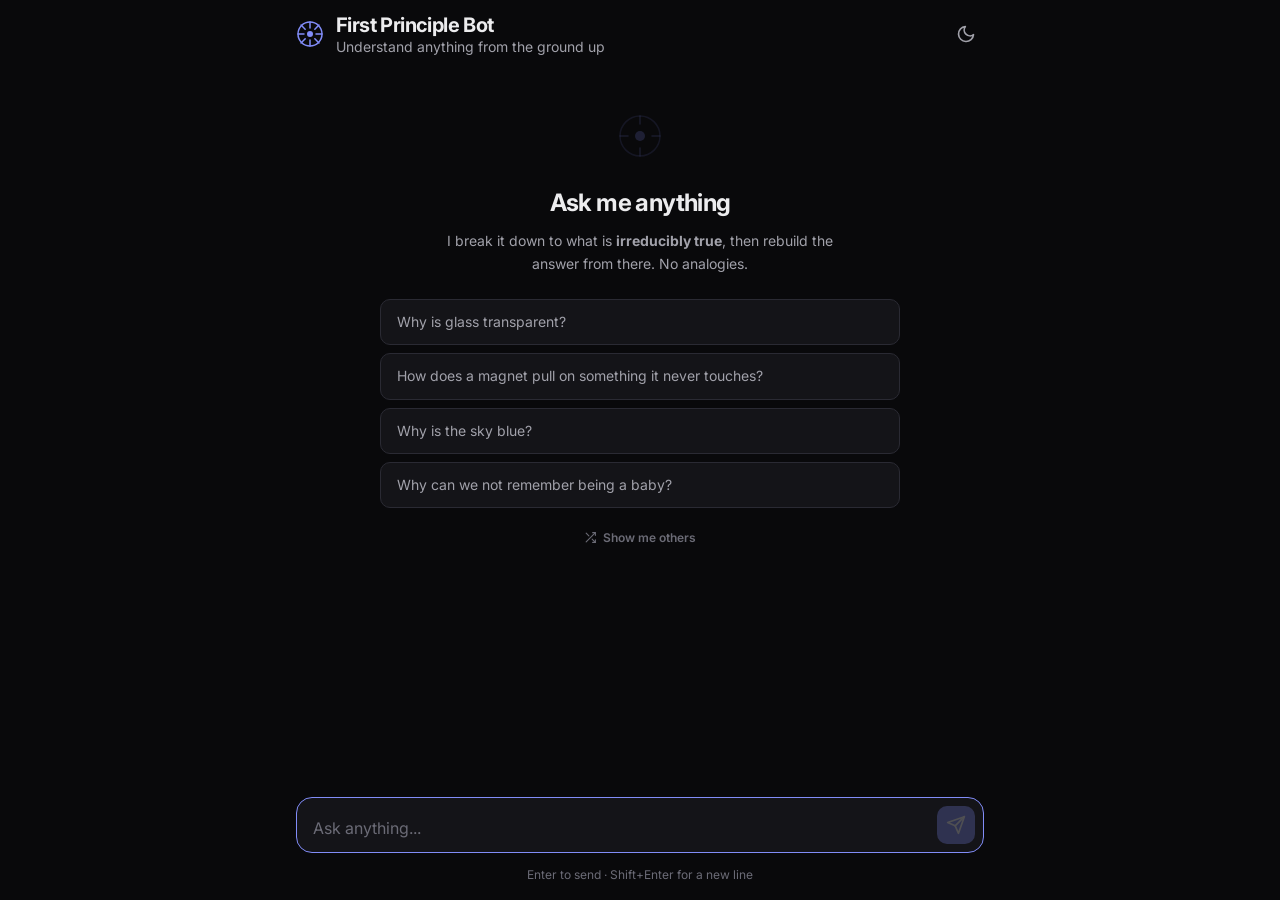
==== commit 22647a11: "feat: quiz the method, persist the thread, show the drill trail A quiz was the obvious next feature " ====
--- a/static/index.html
+++ b/static/index.html
@@ -35,6 +35,7 @@
           </div>
         </div>
         <div class="header-actions">
+          <button id="new-thread" class="ghost-btn" hidden>New thread</button>
           <button id="theme-toggle" class="icon-btn" aria-label="Toggle theme" title="Toggle theme">
             <svg class="sun-icon" width="20" height="20" viewBox="0 0 24 24" fill="none" stroke="currentColor" stroke-width="2" stroke-linecap="round" stroke-linejoin="round">
               <circle cx="12" cy="12" r="5"/><line x1="12" y1="1" x2="12" y2="3"/><line x1="12" y1="21" x2="12" y2="23"/><line x1="4.22" y1="4.22" x2="5.64" y2="5.64"/><line x1="18.36" y1="18.36" x2="19.78" y2="19.78"/><line x1="1" y1="12" x2="3" y2="12"/><line x1="21" y1="12" x2="23" y2="12"/><line x1="4.22" y1="19.78" x2="5.64" y2="18.36"/><line x1="18.36" y1="5.64" x2="19.78" y2="4.22"/>
--- a/static/style.css
+++ b/static/style.css
@@ -361,6 +361,19 @@
   white-space: nowrap;
 }
 
+.answer-meta { display: inline-flex; align-items: center; gap: var(--space-2); }
+
+.chain-ok {
+  display: inline-flex;
+  align-items: center;
+  gap: 4px;
+  padding-left: var(--space-2);
+  border-left: 1px solid var(--color-border);
+  color: var(--tag-verified);
+}
+
+.chain-ok-glyph { font-size: 11px; }
+
 .answer-question {
   font-size: var(--text-base);
   font-weight: 600;
@@ -368,6 +381,58 @@
   color: var(--color-text);
   max-width: 62ch;
 }
+
+/* -- an unsound chain says so, rather than rendering like a sound one -- */
+
+.chain-warning {
+  margin-top: var(--space-5);
+  padding: var(--space-4);
+  border-radius: var(--radius-md);
+  border-left: 3px solid var(--tag-convention);
+  background: var(--tag-convention-bg);
+}
+
+.chain-warning-head {
+  display: flex;
+  align-items: center;
+  gap: var(--space-2);
+  font-size: 10px;
+  font-weight: 800;
+  text-transform: uppercase;
+  letter-spacing: 0.1em;
+  color: var(--tag-convention);
+}
+
+.chain-warning-glyph {
+  display: flex;
+  align-items: center;
+  justify-content: center;
+  width: 16px;
+  height: 16px;
+  border-radius: 50%;
+  background: var(--tag-convention);
+  color: var(--color-bg);
+  font-size: 11px;
+  font-weight: 800;
+}
+
+.chain-warning-lede {
+  margin-top: var(--space-2);
+  font-size: var(--text-sm);
+  line-height: 1.55;
+  color: var(--color-text-secondary);
+  max-width: 62ch;
+}
+
+.chain-warning-list {
+  margin: var(--space-3) 0 0;
+  padding-left: var(--space-5);
+  font-size: var(--text-xs);
+  line-height: 1.6;
+  color: var(--color-text-secondary);
+}
+
+.chain-warning-list li { margin-bottom: var(--space-1); }
 
 /* -- the chain at a glance: each tick sits at its card's depth -- */
 
@@ -1283,6 +1348,10 @@
 
 .ask-bar:focus-within { border-color: var(--color-border-focus); }
 
+/* The quiz has its own answer buttons; a free-text bar underneath them reads
+   as a second answer box. (.hidden is not global — .peek uses it for a fade.) */
+.ask-bar.hidden { display: none; }
+
 .ask-input {
   flex: 1;
   min-width: 0;
@@ -1367,6 +1436,223 @@
 .followup-chip:focus-visible { outline: 2px solid var(--color-border-focus); outline-offset: 2px; }
 
 .followup-arrow { color: var(--color-accent); font-weight: 700; flex-shrink: 0; }
+
+/* ── drill trail: a run of drill-downs is one exploration, not a pile ── */
+
+.thread-q.is-drill { border-left-color: var(--tag-atomic); }
+
+.trail {
+  display: flex;
+  flex-wrap: wrap;
+  align-items: center;
+  gap: 6px;
+  margin-bottom: var(--space-2);
+  font-size: var(--text-xs);
+  color: var(--color-text-tertiary);
+}
+
+.trail-step {
+  max-width: 30ch;
+  overflow: hidden;
+  text-overflow: ellipsis;
+  white-space: nowrap;
+}
+
+.trail-sep { color: var(--tag-atomic); font-weight: 700; }
+
+.ghost-btn {
+  padding: 5px 12px;
+  border: 1px solid var(--color-border);
+  border-radius: var(--radius-full);
+  background: transparent;
+  color: var(--color-text-secondary);
+  font-family: var(--font-sans);
+  font-size: var(--text-xs);
+  font-weight: 600;
+  cursor: pointer;
+  white-space: nowrap;
+  transition: all var(--transition-fast);
+}
+
+.ghost-btn:hover { background: var(--color-surface-hover); color: var(--color-text); }
+.ghost-btn:focus-visible { outline: 2px solid var(--color-border-focus); outline-offset: 2px; }
+
+/* ── quiz: tests the method, not recall ── */
+
+.view-quiz { overflow-y: auto; overscroll-behavior: contain; padding-right: var(--space-2); }
+.view-quiz::-webkit-scrollbar { width: 3px; }
+.view-quiz::-webkit-scrollbar-thumb { background: var(--color-border); border-radius: 3px; }
+
+.view-tab.is-muted { opacity: 0.55; }
+
+.quiz-progress {
+  font-size: 10px;
+  font-weight: 800;
+  text-transform: uppercase;
+  letter-spacing: 0.1em;
+  color: var(--color-text-tertiary);
+}
+
+.quiz-claim {
+  margin: var(--space-3) 0 0;
+  padding-left: var(--space-4);
+  border-left: 3px solid var(--color-accent);
+  font-size: var(--text-base);
+  font-weight: 600;
+  line-height: 1.5;
+  color: var(--color-text);
+  max-width: 58ch;
+}
+
+.quiz-ask {
+  margin-top: var(--space-4);
+  font-size: var(--text-sm);
+  color: var(--color-text-secondary);
+}
+
+.quiz-options {
+  display: grid;
+  grid-template-columns: repeat(2, minmax(0, 1fr));
+  gap: var(--space-2);
+  margin-top: var(--space-3);
+}
+
+.quiz-option {
+  display: flex;
+  align-items: center;
+  gap: var(--space-2);
+  padding: var(--space-3) var(--space-4);
+  border: 1px solid var(--color-border);
+  border-radius: var(--radius-md);
+  background: var(--color-surface);
+  color: var(--color-text);
+  font-family: var(--font-sans);
+  font-size: var(--text-sm);
+  font-weight: 600;
+  text-align: left;
+  cursor: pointer;
+  transition: all var(--transition-fast);
+}
+
+.quiz-option:hover:not(:disabled) { border-color: var(--color-accent); background: var(--color-accent-subtle); }
+.quiz-option:focus-visible { outline: 2px solid var(--color-border-focus); outline-offset: 2px; }
+.quiz-option:disabled { cursor: default; opacity: 0.5; }
+
+/* Correct and incorrect carry a glyph and a border weight, not colour alone. */
+.quiz-option.is-right {
+  opacity: 1;
+  border-color: var(--tag-verified);
+  background: var(--tag-verified-bg);
+  box-shadow: inset 0 0 0 1px var(--tag-verified);
+}
+
+.quiz-option.is-wrong {
+  opacity: 1;
+  border-color: var(--tag-assumption);
+  background: rgba(194, 65, 12, 0.10);
+}
+
+.quiz-option-glyph { font-size: 13px; }
+
+.tag-text-atomic     { color: var(--tag-atomic); }
+.tag-text-verified   { color: var(--tag-verified); }
+.tag-text-convention { color: var(--tag-convention); }
+.tag-text-assumption { color: var(--tag-assumption); }
+.tag-text-unknown    { color: var(--tag-unknown); }
+
+.quiz-reveal {
+  margin-top: var(--space-4);
+  padding-top: var(--space-4);
+  border-top: 1px solid var(--color-border);
+}
+
+.quiz-verdict {
+  display: flex;
+  align-items: center;
+  gap: var(--space-2);
+  font-size: var(--text-sm);
+  font-weight: 700;
+}
+
+.quiz-verdict.is-right { color: var(--tag-verified); }
+.quiz-verdict.is-wrong { color: var(--tag-assumption); }
+.quiz-verdict-glyph { font-size: 14px; }
+
+.quiz-meaning {
+  margin-top: var(--space-2);
+  font-size: var(--text-sm);
+  font-weight: 600;
+  color: var(--color-text);
+}
+
+.quiz-why {
+  margin-top: var(--space-2);
+  font-size: var(--text-sm);
+  line-height: 1.65;
+  color: var(--color-text-secondary);
+  max-width: 62ch;
+}
+
+.quiz-next, .quiz-again {
+  margin-top: var(--space-4);
+  padding: 9px 16px;
+  border: 1px solid var(--color-accent);
+  border-radius: var(--radius-full);
+  background: var(--color-accent-subtle);
+  color: var(--color-accent);
+  font-family: var(--font-sans);
+  font-size: var(--text-xs);
+  font-weight: 700;
+  cursor: pointer;
+  transition: all var(--transition-fast);
+}
+
+.quiz-next:hover, .quiz-again:hover { background: var(--color-accent); color: #fff; }
+.quiz-next:focus-visible, .quiz-again:focus-visible {
+  outline: 2px solid var(--color-border-focus); outline-offset: 2px;
+}
+
+.quiz-summary-count {
+  font-size: var(--text-lg);
+  font-weight: 700;
+  letter-spacing: -0.02em;
+  color: var(--color-text);
+}
+
+.quiz-summary-note {
+  margin-top: var(--space-2);
+  font-size: var(--text-sm);
+  line-height: 1.65;
+  color: var(--color-text-secondary);
+  max-width: 60ch;
+}
+
+.quiz-blocked {
+  padding: var(--space-4);
+  border-radius: var(--radius-md);
+  border-left: 3px solid var(--tag-convention);
+  background: var(--tag-convention-bg);
+}
+
+.quiz-blocked-head {
+  font-size: 10px;
+  font-weight: 800;
+  text-transform: uppercase;
+  letter-spacing: 0.1em;
+  color: var(--tag-convention);
+}
+
+.quiz-blocked-body {
+  margin-top: var(--space-2);
+  font-size: var(--text-sm);
+  line-height: 1.6;
+  color: var(--color-text-secondary);
+  max-width: 60ch;
+}
+
+@media (max-width: 480px) {
+  .quiz-options { grid-template-columns: 1fr; }
+}
 
 /* ── typing ── */
 
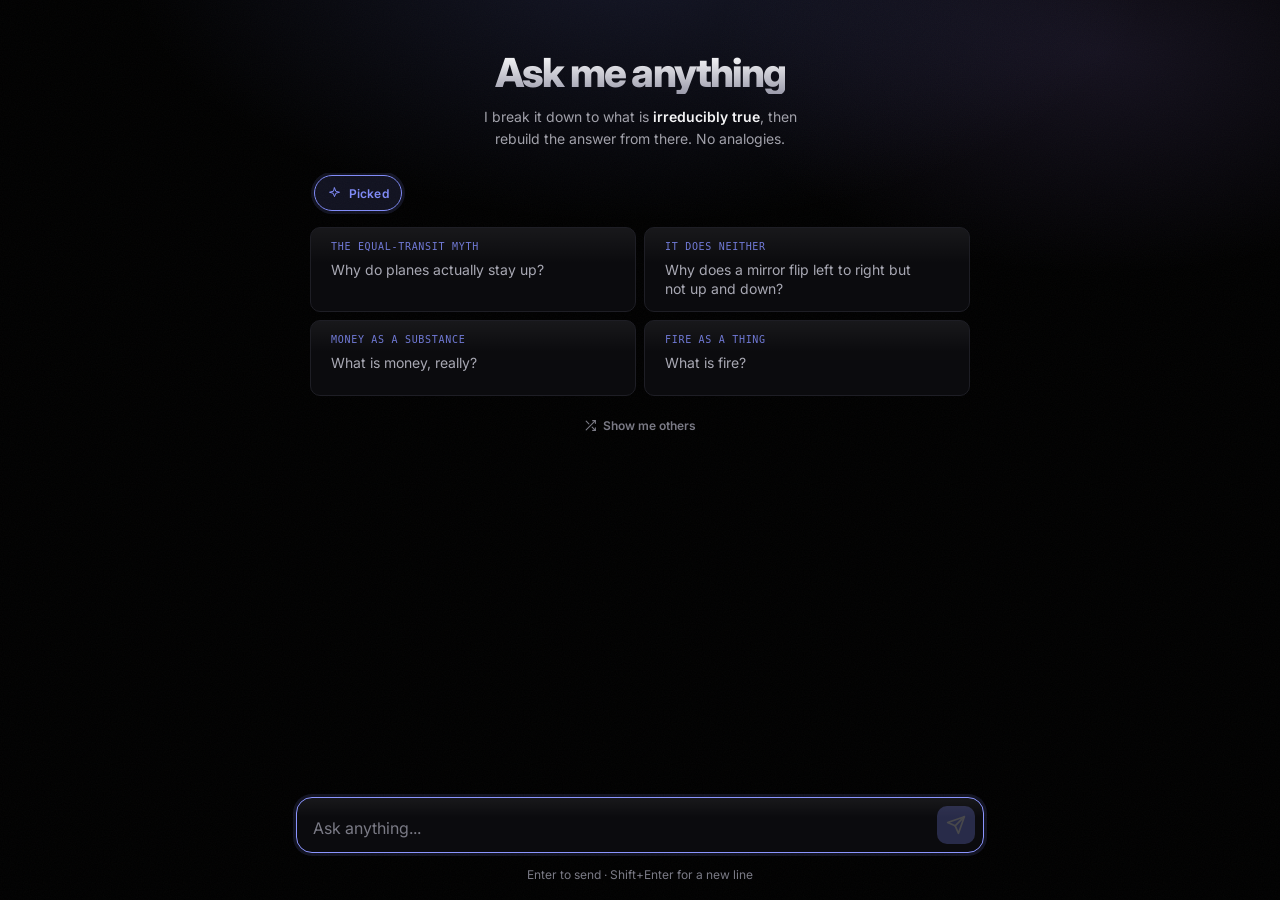
==== commit 81831243: "feat: stream the deck, explore by sector, and go pitch black Three things a reader hits before the m" ====
--- a/static/index.html
+++ b/static/index.html
@@ -14,36 +14,9 @@
   <div id="app">
     <header>
       <div class="header-inner">
-        <div class="brand">
-          <div class="brand-icon" aria-hidden="true">
-            <svg width="28" height="28" viewBox="0 0 28 28" fill="none">
-              <circle cx="14" cy="14" r="12" stroke="currentColor" stroke-width="1.5"/>
-              <circle cx="14" cy="14" r="3" fill="currentColor"/>
-              <path d="M14 2 L14 8" stroke="currentColor" stroke-width="1.5" stroke-linecap="round"/>
-              <path d="M14 20 L14 26" stroke="currentColor" stroke-width="1.5" stroke-linecap="round"/>
-              <path d="M2 14 L8 14" stroke="currentColor" stroke-width="1.5" stroke-linecap="round"/>
-              <path d="M20 14 L26 14" stroke="currentColor" stroke-width="1.5" stroke-linecap="round"/>
-              <path d="M5.05 5.05 L9.17 9.17" stroke="currentColor" stroke-width="1.5" stroke-linecap="round"/>
-              <path d="M18.83 18.83 L22.95 22.95" stroke="currentColor" stroke-width="1.5" stroke-linecap="round"/>
-              <path d="M22.95 5.05 L18.83 9.17" stroke="currentColor" stroke-width="1.5" stroke-linecap="round"/>
-              <path d="M9.17 18.83 L5.05 22.95" stroke="currentColor" stroke-width="1.5" stroke-linecap="round"/>
-            </svg>
-          </div>
-          <div class="brand-text">
-            <h1>First Principle Bot</h1>
-            <p class="tagline">Understand anything from the ground up</p>
-          </div>
-        </div>
+        <h1 class="sr-only">First Principle Bot</h1>
         <div class="header-actions">
           <button id="new-thread" class="ghost-btn" hidden>New thread</button>
-          <button id="theme-toggle" class="icon-btn" aria-label="Toggle theme" title="Toggle theme">
-            <svg class="sun-icon" width="20" height="20" viewBox="0 0 24 24" fill="none" stroke="currentColor" stroke-width="2" stroke-linecap="round" stroke-linejoin="round">
-              <circle cx="12" cy="12" r="5"/><line x1="12" y1="1" x2="12" y2="3"/><line x1="12" y1="21" x2="12" y2="23"/><line x1="4.22" y1="4.22" x2="5.64" y2="5.64"/><line x1="18.36" y1="18.36" x2="19.78" y2="19.78"/><line x1="1" y1="12" x2="3" y2="12"/><line x1="21" y1="12" x2="23" y2="12"/><line x1="4.22" y1="19.78" x2="5.64" y2="18.36"/><line x1="18.36" y1="5.64" x2="19.78" y2="4.22"/>
-            </svg>
-            <svg class="moon-icon" width="20" height="20" viewBox="0 0 24 24" fill="none" stroke="currentColor" stroke-width="2" stroke-linecap="round" stroke-linejoin="round">
-              <path d="M21 12.79A9 9 0 1 1 11.21 3 7 7 0 0 0 21 12.79z"/>
-            </svg>
-          </button>
         </div>
       </div>
     </header>
@@ -51,26 +24,19 @@
     <main>
       <div id="messages" role="log" aria-live="polite" aria-label="Conversation">
         <div class="welcome">
-          <div class="welcome-icon" aria-hidden="true">
-            <svg width="48" height="48" viewBox="0 0 48 48" fill="none">
-              <circle cx="24" cy="24" r="20" stroke="currentColor" stroke-width="1.5" opacity="0.3"/>
-              <circle cx="24" cy="24" r="5" fill="currentColor" opacity="0.5"/>
-              <path d="M24 4 L24 12" stroke="currentColor" stroke-width="1.5" stroke-linecap="round" opacity="0.4"/>
-              <path d="M24 36 L24 44" stroke="currentColor" stroke-width="1.5" stroke-linecap="round" opacity="0.4"/>
-              <path d="M4 24 L12 24" stroke="currentColor" stroke-width="1.5" stroke-linecap="round" opacity="0.4"/>
-              <path d="M36 24 L44 24" stroke="currentColor" stroke-width="1.5" stroke-linecap="round" opacity="0.4"/>
-            </svg>
-          </div>
           <h2>Ask me anything</h2>
           <p>I break it down to what is <strong>irreducibly true</strong>, then rebuild the answer from there. No analogies.</p>
-          <div class="suggestions" id="suggestions"></div>
-          <button type="button" id="shuffle-suggestions" class="shuffle-btn">
-            <svg width="13" height="13" viewBox="0 0 24 24" fill="none" stroke="currentColor" stroke-width="2" stroke-linecap="round" stroke-linejoin="round" aria-hidden="true">
-              <polyline points="16 3 21 3 21 8"/><line x1="4" y1="20" x2="21" y2="3"/>
-              <polyline points="21 16 21 21 16 21"/><line x1="15" y1="15" x2="21" y2="21"/><line x1="4" y1="4" x2="9" y2="9"/>
-            </svg>
-            Show me others
-          </button>
+          <div class="explore">
+            <div class="explore-rail" id="sector-rail" role="tablist" aria-label="Explore by sector"></div>
+            <div class="suggestions" id="suggestions" role="tabpanel" aria-live="polite"></div>
+            <button type="button" id="shuffle-suggestions" class="shuffle-btn">
+              <svg width="13" height="13" viewBox="0 0 24 24" fill="none" stroke="currentColor" stroke-width="2" stroke-linecap="round" stroke-linejoin="round" aria-hidden="true">
+                <polyline points="16 3 21 3 21 8"/><line x1="4" y1="20" x2="21" y2="3"/>
+                <polyline points="21 16 21 21 16 21"/><line x1="15" y1="15" x2="21" y2="21"/><line x1="4" y1="4" x2="9" y2="9"/>
+              </svg>
+              <span id="shuffle-label">Show me others</span>
+            </button>
+          </div>
         </div>
       </div>
 
--- a/static/style.css
+++ b/static/style.css
@@ -13,6 +13,12 @@
   --text-base: 1rem;
   --text-lg: 1.25rem;
   --text-xl: 1.5rem;
+  /* Display sizes are fluid: the hero is the one place where a fixed size
+     either shouts on a phone or whispers on a desktop. */
+  --text-2xl: clamp(1.75rem, 1.2rem + 2.2vw, 2.5rem);
+  /* Capped lower than it wants to be: the hero shares the fold with the sector
+     rail and six question cards, and anything larger pushed them below it. */
+  --text-hero: clamp(1.875rem, 1.2rem + 2.4vw, 2.5rem);
 
   --radius-sm: 6px;
   --radius-md: 10px;
@@ -26,13 +32,23 @@
 }
 
 [data-theme="light"] {
+  color-scheme: light;
+
   --color-bg: #FAFAFA;
   --color-surface: #FFFFFF;
   --color-surface-hover: #F4F4F5;
+  --color-elevated: #FFFFFF;
+  --color-scrim: #FFFFFF;
   --color-text: #18181B;
   --color-text-secondary: #71717A;
   --color-text-tertiary: #A1A1AA;
   --color-border: #E4E4E7;
+  --color-border-strong: #D4D4D8;
+  /* Light has real shadows to work with, so the glow tokens stay nearly
+     inert here rather than muddying a white page. */
+  --glow-accent: rgba(99, 102, 241, 0.07);
+  --glow-violet: rgba(139, 92, 246, 0.05);
+  --sheen: rgba(255, 255, 255, 0.8);
   --color-border-focus: #6366F1;
   --color-accent: #6366F1;
   --color-accent-hover: #4F46E5;
@@ -56,23 +72,41 @@
 }
 
 [data-theme="dark"] {
-  /* Not pure black: a near-black with a hint of blue reads as intentional and
-     lets surfaces sit above the page instead of dissolving into it. */
-  --color-bg: #09090B;
-  --color-surface: #141418;
-  --color-surface-hover: #1E1E24;
-  --color-text: #ECECEE;
-  --color-text-secondary: #A1A1AA;
-  --color-text-tertiary: #6B6B76;
-  --color-border: #2A2A33;
-  --color-border-focus: #818CF8;
+  /* Tells the browser to render its own chrome — scrollbars, the textarea
+     caret, focus rings on native controls — in dark. Without it Chrome draws
+     a pale grey scroll trough that is glaring against black. */
+  color-scheme: dark;
+
+  /* True black. On #000 a drop shadow is invisible — there is nothing darker
+     to cast onto — so elevation is carried entirely by surface lightness and
+     a hairline border. Each step up the ladder is a real, visible jump. */
+  --color-bg: #000000;
+  --color-surface: #0B0B0E;
+  --color-surface-hover: #16161B;
+  --color-elevated: #15151A;
+  /* The modal sits a hair off pure black so it reads as its own plane rather
+     than a hole cut in the page. */
+  --color-scrim: #050507;
+  --color-text: #F4F4F6;
+  --color-text-secondary: #A8A8B3;
+  /* Lifted from #6B6B76, which fell to 3.99:1 once the page went to pure
+     black. This clears 4.5:1. */
+  --color-text-tertiary: #7A7A85;
+  --color-border: #1E1E25;
+  --color-border-strong: #2E2E38;
+  --color-border-focus: #8B95FF;
   --color-accent: #818CF8;
   --color-accent-hover: #A78BFA;
-  --color-accent-subtle: rgba(129, 140, 248, 0.12);
-  --color-input-bg: #141418;
-  --color-input-border: #2A2A33;
+  --color-accent-subtle: rgba(129, 140, 248, 0.13);
+  --color-input-bg: #0B0B0E;
+  --color-input-border: #24242C;
   --color-shadow: rgba(0, 0, 0, 0.5);
   --color-shadow-lg: rgba(0, 0, 0, 0.6);
+  /* Black swallows shadow, so depth is faked with light instead: a faint
+     accent bloom behind the hero and a top highlight on raised surfaces. */
+  --glow-accent: rgba(129, 140, 248, 0.16);
+  --glow-violet: rgba(167, 139, 250, 0.12);
+  --sheen: rgba(255, 255, 255, 0.055);
   --color-toast-bg: rgba(153, 27, 27, 0.15);
   --color-toast-border: rgba(239, 68, 68, 0.25);
   --color-toast-text: #FCA5A5;
@@ -96,6 +130,32 @@
   overflow: hidden;
 }
 
+/* Two very low-opacity blooms sit behind everything and never scroll. They
+   give the black somewhere to recede to; without them a true-black page
+   reads as unfinished rather than deliberate. */
+body::before {
+  content: '';
+  position: fixed;
+  inset: 0;
+  z-index: 0;
+  pointer-events: none;
+  background:
+    radial-gradient(58% 44% at 50% -6%, var(--glow-accent), transparent 70%),
+    radial-gradient(42% 34% at 86% 6%, var(--glow-violet), transparent 72%);
+}
+
+/* Wide, near-flat gradients band into visible stripes on 8-bit panels, and
+   the banding is worst against black. A little grain breaks it up. */
+[data-theme="dark"] body::after {
+  content: '';
+  position: fixed;
+  inset: 0;
+  z-index: 0;
+  pointer-events: none;
+  opacity: 0.032;
+  background-image: url("data:image/svg+xml,%3Csvg xmlns='http://www.w3.org/2000/svg' width='140' height='140'%3E%3Cfilter id='n'%3E%3CfeTurbulence type='fractalNoise' baseFrequency='0.85' numOctaves='3' stitchTiles='stitch'/%3E%3C/filter%3E%3Crect width='100%25' height='100%25' filter='url(%23n)'/%3E%3C/svg%3E");
+}
+
 body.modal-open #app {
   filter: blur(8px);
   transform: scale(0.99);
@@ -105,6 +165,8 @@
 body.modal-open { overflow: hidden; }
 
 #app {
+  position: relative;
+  z-index: 1;
   display: flex;
   flex-direction: column;
   height: 100dvh;
@@ -125,30 +187,20 @@
   gap: var(--space-2);
 }
 
-.brand { display: flex; align-items: center; gap: var(--space-3); min-width: 0; }
-.brand-text { min-width: 0; }
+/* Mark only. The wordmark and tagline repeated what the hero already says,
+   and on every other screen they were just furniture. The name still reaches
+   screen readers and the browser tab. */
+.brand { display: flex; align-items: center; min-width: 0; }
 
 .brand-icon {
   color: var(--color-accent);
   display: flex;
   align-items: center;
-}
-
-.brand-text h1 {
-  font-size: var(--text-lg);
-  font-weight: 700;
-  line-height: 1.3;
-  letter-spacing: -0.03em;
-  overflow: hidden;
-  text-overflow: ellipsis;
-  white-space: nowrap;
-}
-
-.tagline {
-  font-size: var(--text-sm);
-  color: var(--color-text-secondary);
-  line-height: 1.3;
-}
+  opacity: 0.75;
+  transition: opacity var(--transition-fast);
+}
+
+.brand-icon:hover { opacity: 1; }
 
 .header-actions { display: flex; align-items: center; gap: var(--space-3); flex-shrink: 0; }
 
@@ -174,6 +226,19 @@
 [data-theme="light"] .sun-icon { display: block; }
 [data-theme="light"] .moon-icon { display: none; }
 
+/* No scroll rails anywhere. Content still scrolls by wheel, touch, keyboard
+   and drag — only the drawn bar is gone, because a bright rail down the right
+   edge is the loudest thing on a black page. */
+main, .card-face, .view-prose, .view-quiz, .explore-rail {
+  scrollbar-width: none;
+}
+
+main::-webkit-scrollbar,
+.card-face::-webkit-scrollbar,
+.view-prose::-webkit-scrollbar,
+.view-quiz::-webkit-scrollbar,
+.explore-rail::-webkit-scrollbar { width: 0; height: 0; display: none; }
+
 main {
   flex: 1;
   overflow-y: auto;
@@ -183,9 +248,6 @@
   overscroll-behavior: contain;
 }
 
-main::-webkit-scrollbar { width: 4px; }
-main::-webkit-scrollbar-track { background: transparent; }
-main::-webkit-scrollbar-thumb { background: var(--color-border); border-radius: var(--radius-full); }
 
 /* Centred in the viewport rather than pinned to the top with a fixed 64px
    pad, which left the content floating in a large empty field. */
@@ -196,56 +258,171 @@
   justify-content: center;
   min-height: 100%;
   text-align: center;
-  padding: var(--space-8) var(--space-2);
-}
-
-.welcome-icon {
+  padding: var(--space-4) var(--space-2) var(--space-6);
+}
+
+.welcome h2 {
+  font-size: var(--text-hero);
+  font-weight: 800;
+  line-height: 1.05;
+  margin-bottom: var(--space-3);
+  letter-spacing: -0.045em;
+}
+
+/* Fading the headline toward its base makes it sit in the page instead of
+   floating on top of it. Solid `color` is declared first so the text stays
+   readable if background-clip is unsupported. */
+[data-theme="dark"] .welcome h2 {
+  background: linear-gradient(180deg, #FFFFFF 0%, #9B9BAB 100%);
+  -webkit-background-clip: text;
+  background-clip: text;
+  -webkit-text-fill-color: transparent;
+}
+
+.welcome p {
+  font-size: var(--text-sm);
+  color: var(--color-welcome-text);
+  max-width: 46ch;
+  margin: 0 auto var(--space-6);
+  line-height: 1.55;
+  text-wrap: balance;
+}
+
+.welcome p strong {
+  color: var(--color-text);
+  font-weight: 600;
+}
+
+/* ── explore: pick a sector, get questions worth decomposing ────────────── */
+
+.explore {
+  width: 100%;
+  max-width: 660px;
+  margin: 0 auto;
+}
+
+/* Horizontal rail. It scrolls rather than wrapping, so the row stays one line
+   and the overflow itself signals there is more to the right. */
+.explore-rail {
+  display: flex;
+  gap: var(--space-2);
+  overflow-x: auto;
+  padding: 2px var(--space-1) var(--space-4);
+  scroll-snap-type: x proximity;
+  /* Fades the cut-off pill instead of slicing it flat. */
+  -webkit-mask-image: linear-gradient(90deg, #000 calc(100% - 44px), transparent);
+  mask-image: linear-gradient(90deg, #000 calc(100% - 44px), transparent);
+}
+
+.sector-pill {
+  display: inline-flex;
+  align-items: center;
+  gap: 7px;
+  flex-shrink: 0;
+  scroll-snap-align: start;
+  min-height: 36px;
+  padding: 0 var(--space-3);
+  border: 1px solid var(--color-border);
+  border-radius: var(--radius-full);
+  background: var(--color-surface);
+  color: var(--color-text-secondary);
+  font-family: var(--font-sans);
+  font-size: var(--text-xs);
+  font-weight: 600;
+  letter-spacing: 0.01em;
+  white-space: nowrap;
+  cursor: pointer;
+  transition: all var(--transition-fast);
+}
+
+.sector-pill:hover {
+  color: var(--color-text);
+  border-color: var(--color-border-strong);
+}
+
+.sector-pill:focus-visible { outline: 2px solid var(--color-border-focus); outline-offset: 2px; }
+
+/* The selected sector is the one thing on this screen that should glow. */
+.sector-pill.active {
   color: var(--color-accent);
-  margin-bottom: var(--space-4);
-  opacity: 0.35;
-}
-
-.welcome h2 {
-  font-size: var(--text-xl);
-  font-weight: 700;
-  margin-bottom: var(--space-2);
-  letter-spacing: -0.025em;
-}
-
-.welcome p {
-  font-size: var(--text-sm);
-  color: var(--color-welcome-text);
-  max-width: 44ch;
-  margin: 0 auto var(--space-6);
-  line-height: 1.6;
+  border-color: var(--color-accent);
+  background: var(--color-accent-subtle);
+  box-shadow: 0 0 0 3px var(--color-accent-subtle);
 }
 
 .suggestions {
   display: grid;
+  grid-template-columns: repeat(2, minmax(0, 1fr));
   gap: var(--space-2);
   width: 100%;
-  max-width: 520px;
   margin: 0 auto;
-}
-
-.suggestions.reshuffled .suggestion-chip { animation: chipIn 220ms ease-out backwards; }
-.suggestions.reshuffled .suggestion-chip:nth-child(2) { animation-delay: 40ms; }
-.suggestions.reshuffled .suggestion-chip:nth-child(3) { animation-delay: 80ms; }
-.suggestions.reshuffled .suggestion-chip:nth-child(4) { animation-delay: 120ms; }
+  text-align: left;
+}
+
+.suggestions.reshuffled .suggestion-chip { animation: chipIn 240ms ease-out backwards; }
+.suggestions.reshuffled .suggestion-chip:nth-child(2) { animation-delay: 35ms; }
+.suggestions.reshuffled .suggestion-chip:nth-child(3) { animation-delay: 70ms; }
+.suggestions.reshuffled .suggestion-chip:nth-child(4) { animation-delay: 105ms; }
+.suggestions.reshuffled .suggestion-chip:nth-child(5) { animation-delay: 140ms; }
+.suggestions.reshuffled .suggestion-chip:nth-child(6) { animation-delay: 175ms; }
 
 @keyframes chipIn {
-  from { opacity: 0; transform: translateY(4px); }
+  from { opacity: 0; transform: translateY(6px); }
   to { opacity: 1; transform: none; }
+}
+
+/* The hook is the reason to click one of these rather than use a search box:
+   it names the belief the question is about to take apart. */
+.chip-body {
+  display: flex;
+  flex-direction: column;
+  gap: 5px;
+  min-width: 0;
+}
+
+.chip-hook {
+  font-family: var(--font-mono);
+  font-size: 10px;
+  font-weight: 500;
+  letter-spacing: 0.07em;
+  text-transform: uppercase;
+  color: var(--color-accent);
+  opacity: 0.85;
+}
+
+.chip-skeleton {
+  min-height: 76px;
+  border: 1px solid var(--color-border);
+  border-radius: var(--radius-md);
+  background: linear-gradient(90deg, var(--color-surface) 25%,
+              var(--color-surface-hover) 50%, var(--color-surface) 75%);
+  background-size: 200% 100%;
+  animation: shimmer 1.4s ease-in-out infinite;
+}
+
+@keyframes shimmer {
+  from { background-position: 200% 0; }
+  to { background-position: -200% 0; }
+}
+
+.explore-note {
+  grid-column: 1 / -1;
+  padding: var(--space-5) var(--space-4);
+  color: var(--color-text-tertiary);
+  font-size: var(--text-sm);
+  text-align: center;
 }
 
 /* Uniform rows, left aligned. Centred pills of ragged width read as a zigzag. */
 .suggestion-chip {
-  display: flex;
-  align-items: center;
+  position: relative;
+  display: flex;
+  align-items: flex-start;
   justify-content: space-between;
-  gap: var(--space-4);
+  gap: var(--space-3);
   width: 100%;
-  padding: var(--space-3) var(--space-4);
+  min-height: 76px;
+  padding: var(--space-3) var(--space-4) var(--space-3) var(--space-5);
   border: 1px solid var(--color-border);
   border-radius: var(--radius-md);
   background: var(--color-surface);
@@ -255,24 +432,54 @@
   line-height: 1.45;
   text-align: left;
   cursor: pointer;
-  transition: all var(--transition-fast);
-}
-
-.suggestion-chip:hover {
+  overflow: hidden;
+  transition: background var(--transition-fast), border-color var(--transition-fast),
+              color var(--transition-fast), transform var(--transition-fast);
+}
+
+/* A rail that grows from the left edge on hover. Reads as the row arming
+   itself, and gives the accent somewhere to live other than the border. */
+.suggestion-chip::before {
+  content: '';
+  position: absolute;
+  left: 0;
+  top: 50%;
+  width: 2px;
+  height: 0;
+  background: var(--color-accent);
+  transform: translateY(-50%);
+  transition: height var(--transition-base);
+}
+
+/* One hairline of light along the top edge — the only cue that a surface is
+   raised once shadows stop working against black. */
+[data-theme="dark"] .suggestion-chip {
+  background: linear-gradient(180deg, var(--sheen), transparent 42%), var(--color-surface);
+}
+
+.suggestion-chip:hover,
+.suggestion-chip:focus-visible {
   background: var(--color-surface-hover);
-  border-color: var(--color-accent);
-  color: var(--color-text);
-}
+  border-color: var(--color-border-strong);
+  color: var(--color-text);
+  transform: translateY(-1px);
+}
+
+.suggestion-chip:hover::before,
+.suggestion-chip:focus-visible::before { height: 62%; }
+
+.suggestion-chip:active { transform: translateY(0); }
 
 .suggestion-chip:focus-visible {
   outline: 2px solid var(--color-border-focus);
   outline-offset: 2px;
 }
 
-.chip-text { min-width: 0; }
+.chip-text { min-width: 0; line-height: 1.4; }
 
 .chip-arrow {
   flex-shrink: 0;
+  align-self: center;
   color: var(--color-accent);
   font-weight: 700;
   opacity: 0;
@@ -300,7 +507,8 @@
   transition: color var(--transition-fast);
 }
 
-.shuffle-btn:hover { color: var(--color-text-secondary); }
+.shuffle-btn:hover:not(:disabled) { color: var(--color-text-secondary); }
+.shuffle-btn:disabled { opacity: 0.5; cursor: default; }
 .shuffle-btn:focus-visible { outline: 2px solid var(--color-border-focus); outline-offset: 2px; }
 
 /* ========================================================================
@@ -334,6 +542,91 @@
 }
 
 .answer.is-pending { padding: 0; border: none; background: none; }
+
+/* ── a deck arriving ─────────────────────────────────────────────────── */
+
+.answer.is-streaming {
+  display: flex;
+  flex-direction: column;
+  gap: var(--space-3);
+}
+
+.stream-label {
+  font-family: var(--font-mono);
+  font-size: 10px;
+  font-weight: 500;
+  letter-spacing: 0.14em;
+  text-transform: uppercase;
+  color: var(--color-text-tertiary);
+}
+
+.stream-bar {
+  position: relative;
+  height: 3px;
+  border-radius: var(--radius-full);
+  background: var(--color-surface-hover);
+  overflow: hidden;
+}
+
+.stream-bar-fill {
+  height: 100%;
+  border-radius: var(--radius-full);
+  background: linear-gradient(90deg, var(--color-accent), var(--color-accent-hover));
+  transition: width 600ms cubic-bezier(0.22, 1, 0.36, 1);
+}
+
+/* Cards land 3-4 seconds apart. Without something always moving, the bar
+   looks frozen between them and the app looks hung — which is the exact
+   impression streaming exists to remove. */
+.stream-bar::after {
+  content: '';
+  position: absolute;
+  inset: 0;
+  background: linear-gradient(90deg, transparent, rgba(255, 255, 255, 0.22), transparent);
+  animation: streamSheen 1.5s linear infinite;
+}
+
+@keyframes streamSheen {
+  from { transform: translateX(-100%); }
+  to   { transform: translateX(100%); }
+}
+
+/* Extra height because the dots are offset downward by their own depth. */
+.stream-dots {
+  display: flex;
+  align-items: flex-start;
+  gap: var(--space-2);
+  min-height: 34px;
+}
+
+.stream-dot {
+  width: 7px;
+  height: 7px;
+  margin-top: 4px;
+  border-radius: 50%;
+  background: var(--color-accent);
+  animation: dotIn 240ms ease-out backwards;
+}
+
+/* Bedrock is a diamond everywhere else in this app; it is a diamond here too. */
+.stream-dot.is-bedrock {
+  width: 9px;
+  height: 9px;
+  border-radius: 2px;
+  background: var(--tag-atomic);
+  transform: rotate(45deg);
+}
+
+@keyframes dotIn {
+  from { opacity: 0; transform: scale(0.4); }
+  to { opacity: 1; }
+}
+
+.stream-current {
+  font-size: var(--text-sm);
+  color: var(--color-text-secondary);
+  line-height: 1.4;
+}
 
 .answer-head {
   display: flex;
@@ -374,10 +667,28 @@
 
 .chain-ok-glyph { font-size: 11px; }
 
+/* Shown only when the model genuinely reframed the question, so it reads as a
+   note about the reading rather than an echo of the heading above it. */
+.answer-reframe {
+  margin-top: var(--space-1);
+  padding-left: var(--space-3);
+  border-left: 2px solid var(--color-border);
+}
+
+.answer-reframe-label {
+  display: block;
+  font-size: 10px;
+  font-weight: 800;
+  text-transform: uppercase;
+  letter-spacing: 0.1em;
+  color: var(--color-text-tertiary);
+  margin-bottom: 2px;
+}
+
 .answer-question {
-  font-size: var(--text-base);
+  font-size: var(--text-sm);
   font-weight: 600;
-  line-height: 1.45;
+  line-height: 1.5;
   color: var(--color-text);
   max-width: 62ch;
 }
@@ -842,9 +1153,18 @@
   transition: transform 180ms ease-out, opacity 180ms ease-out;
 }
 
-.card-face::-webkit-scrollbar { width: 3px; }
-.card-face::-webkit-scrollbar-track { background: transparent; }
-.card-face::-webkit-scrollbar-thumb { background: var(--color-border); border-radius: 3px; }
+/* Against a black dialog the card's own shadow does nothing, so the step up
+   has to be carried by fill and a lit top edge instead. */
+[data-theme="dark"] .card-dialog {
+  background: var(--color-scrim);
+  border-color: var(--color-border-strong);
+}
+
+[data-theme="dark"] .card-face {
+  background: linear-gradient(180deg, var(--sheen), transparent 34%), var(--color-elevated);
+  border-color: var(--color-border-strong);
+}
+
 
 /* Bedrock gets a stronger edge — you can feel when you've hit the bottom. */
 .card-face[data-phase="bedrock"] {
@@ -1188,9 +1508,6 @@
   margin-bottom: var(--space-4);
 }
 
-.view-prose::-webkit-scrollbar { width: 3px; }
-.view-prose::-webkit-scrollbar-track { background: transparent; }
-.view-prose::-webkit-scrollbar-thumb { background: var(--color-border); border-radius: 3px; }
 
 .prose-label {
   font-size: 10px;
@@ -1480,8 +1797,6 @@
 /* ── quiz: tests the method, not recall ── */
 
 .view-quiz { overflow-y: auto; overscroll-behavior: contain; padding-right: var(--space-2); }
-.view-quiz::-webkit-scrollbar { width: 3px; }
-.view-quiz::-webkit-scrollbar-thumb { background: var(--color-border); border-radius: 3px; }
 
 .view-tab.is-muted { opacity: 0.55; }
 
@@ -1696,6 +2011,7 @@
 }
 
 .input-wrapper {
+  position: relative;
   display: flex;
   align-items: flex-end;
   gap: var(--space-2);
@@ -1703,10 +2019,19 @@
   border: 1px solid var(--color-input-border);
   border-radius: var(--radius-lg);
   padding: var(--space-2) var(--space-2) var(--space-2) var(--space-4);
-  transition: border-color var(--transition-fast);
-}
-
-.input-wrapper:focus-within { border-color: var(--color-border-focus); }
+  transition: border-color var(--transition-fast), box-shadow var(--transition-base);
+}
+
+[data-theme="dark"] .input-wrapper {
+  background: linear-gradient(180deg, var(--sheen), transparent 36%), var(--color-input-bg);
+}
+
+/* A ring rather than a bare border change: on black a 1px colour shift is
+   almost invisible, so focus needs to actually bloom. */
+.input-wrapper:focus-within {
+  border-color: var(--color-border-focus);
+  box-shadow: 0 0 0 3px var(--color-accent-subtle);
+}
 
 #message-input {
   flex: 1;
@@ -1742,6 +2067,28 @@
 #send-btn:hover:not(:disabled) { background: var(--color-accent-hover); }
 #send-btn:focus-visible { outline: 2px solid var(--color-border-focus); outline-offset: 2px; }
 #send-btn:disabled { opacity: 0.25; cursor: not-allowed; }
+
+/* While a deck is in flight the same control stops it, so a stall is always
+   escapable without reloading. */
+#send-btn.is-stop {
+  background: var(--color-surface-hover);
+  color: var(--color-text);
+  border: 1px solid var(--color-border);
+}
+
+#send-btn.is-stop:hover { background: var(--color-toast-bg); color: var(--color-toast-text); }
+
+.sr-only {
+  position: absolute;
+  width: 1px;
+  height: 1px;
+  padding: 0;
+  margin: -1px;
+  overflow: hidden;
+  clip: rect(0 0 0 0);
+  white-space: nowrap;
+  border: 0;
+}
 
 .footer-note {
   text-align: center;
@@ -1831,11 +2178,10 @@
 @media (max-width: 768px) {
   #app { padding: 0 var(--space-3); }
   header { padding: var(--space-2) 0; }
-  .brand-text h1 { font-size: var(--text-base); }
-  .brand-text .tagline { display: none; }
-  .welcome { padding: var(--space-12) var(--space-2) var(--space-6); }
-  .welcome h2 { font-size: var(--text-lg); }
-    .flashcard-modal { padding: var(--space-2); }
+  .welcome { padding: var(--space-10) var(--space-2) var(--space-6); }
+  /* No h2 override: --text-hero is a clamp, so it already bottoms out at a
+     size that fits 360px. Pinning it here re-broke the fluid scale. */
+  .flashcard-modal { padding: var(--space-2); }
   .card-dialog {
     width: 100%;
     max-height: calc(100dvh - 16px);
@@ -1846,8 +2192,12 @@
   .deck-controls { gap: var(--space-2); }
   .depth-rail { gap: 6px; }
   .rail-caption { padding: var(--space-2) 48px 0; }
-  .suggestions { flex-direction: column; align-items: stretch; }
-  .suggestion-chip { justify-content: center; }
+  /* Chips stay left aligned here too. Centring only the rows short enough to
+     fit one line made the column look ragged against the ones that wrapped. */
+  .suggestion-chip { padding-left: var(--space-4); }
+  /* Two columns of question cards do not fit a phone without the text going
+     to three or four lines each. */
+  .suggestions { grid-template-columns: minmax(0, 1fr); }
 }
 
 /* The badge duplicates the active toggle pill, and the two together overflow a
